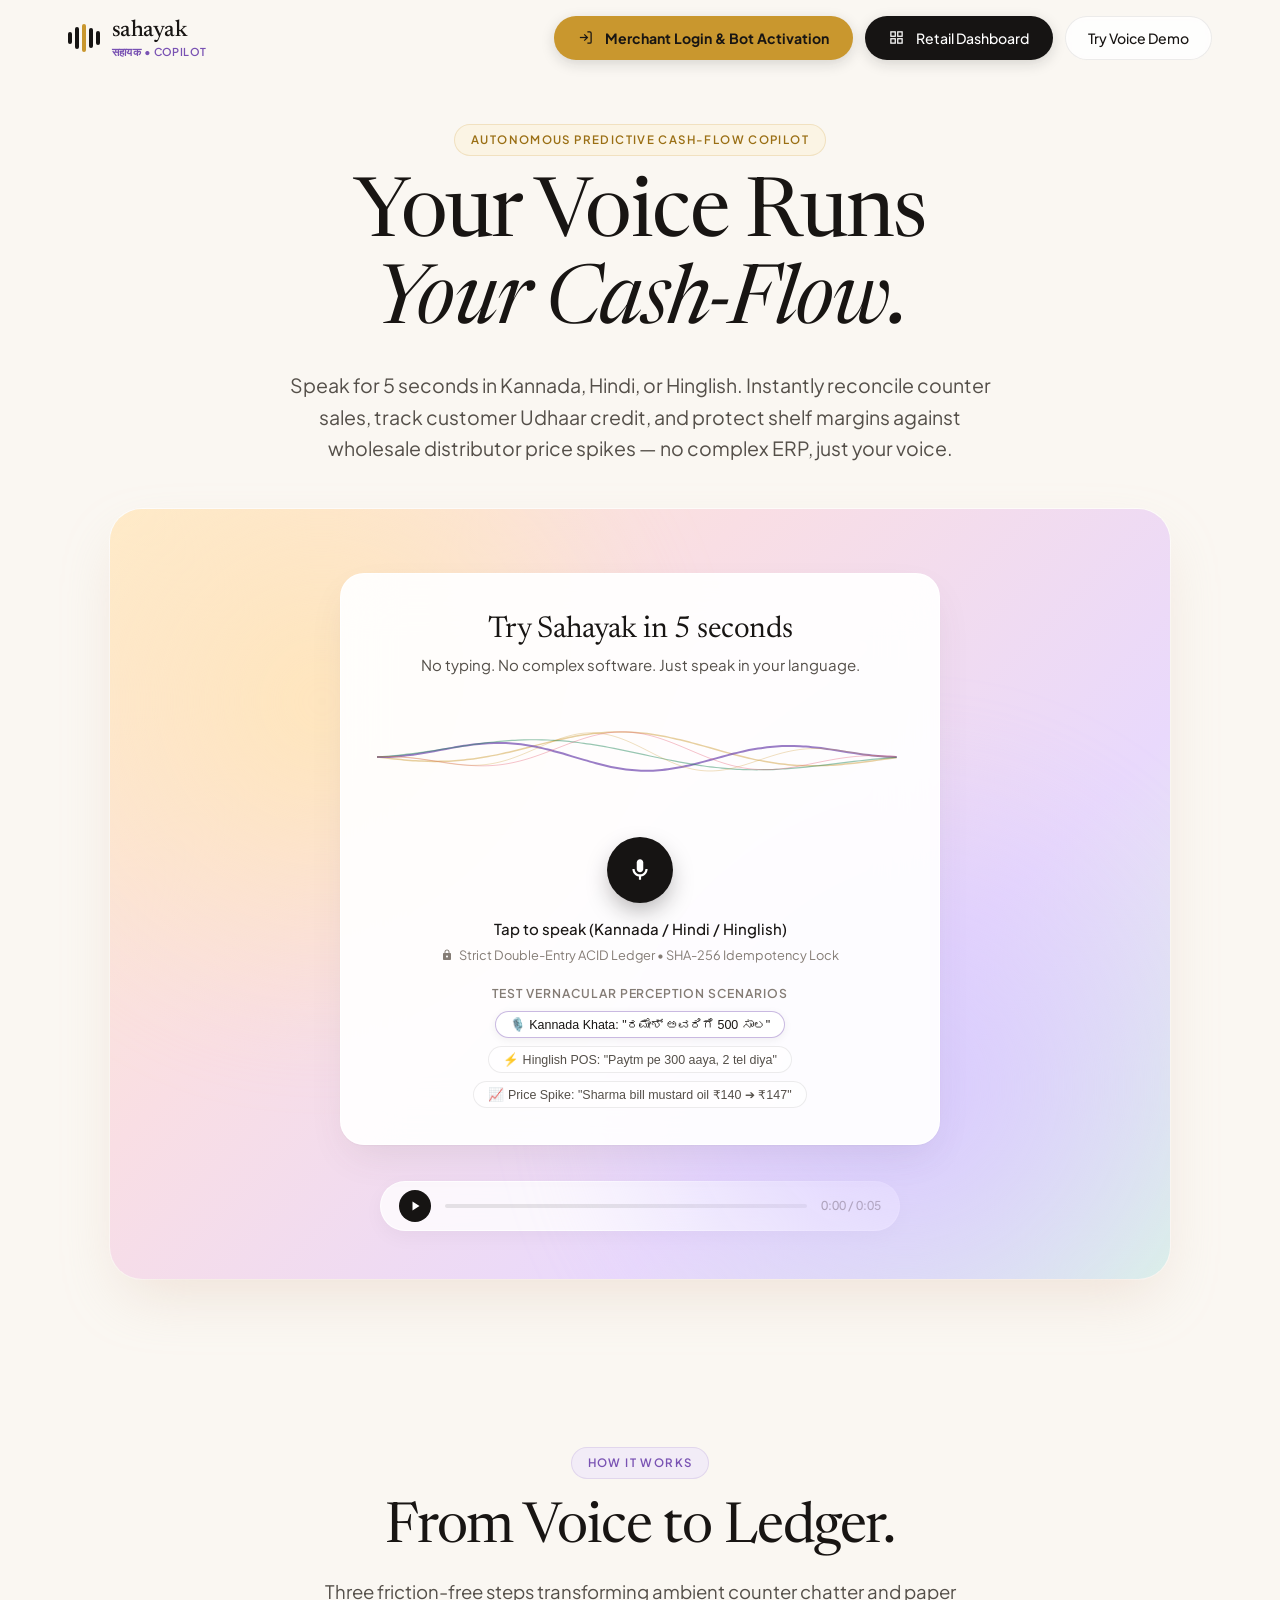
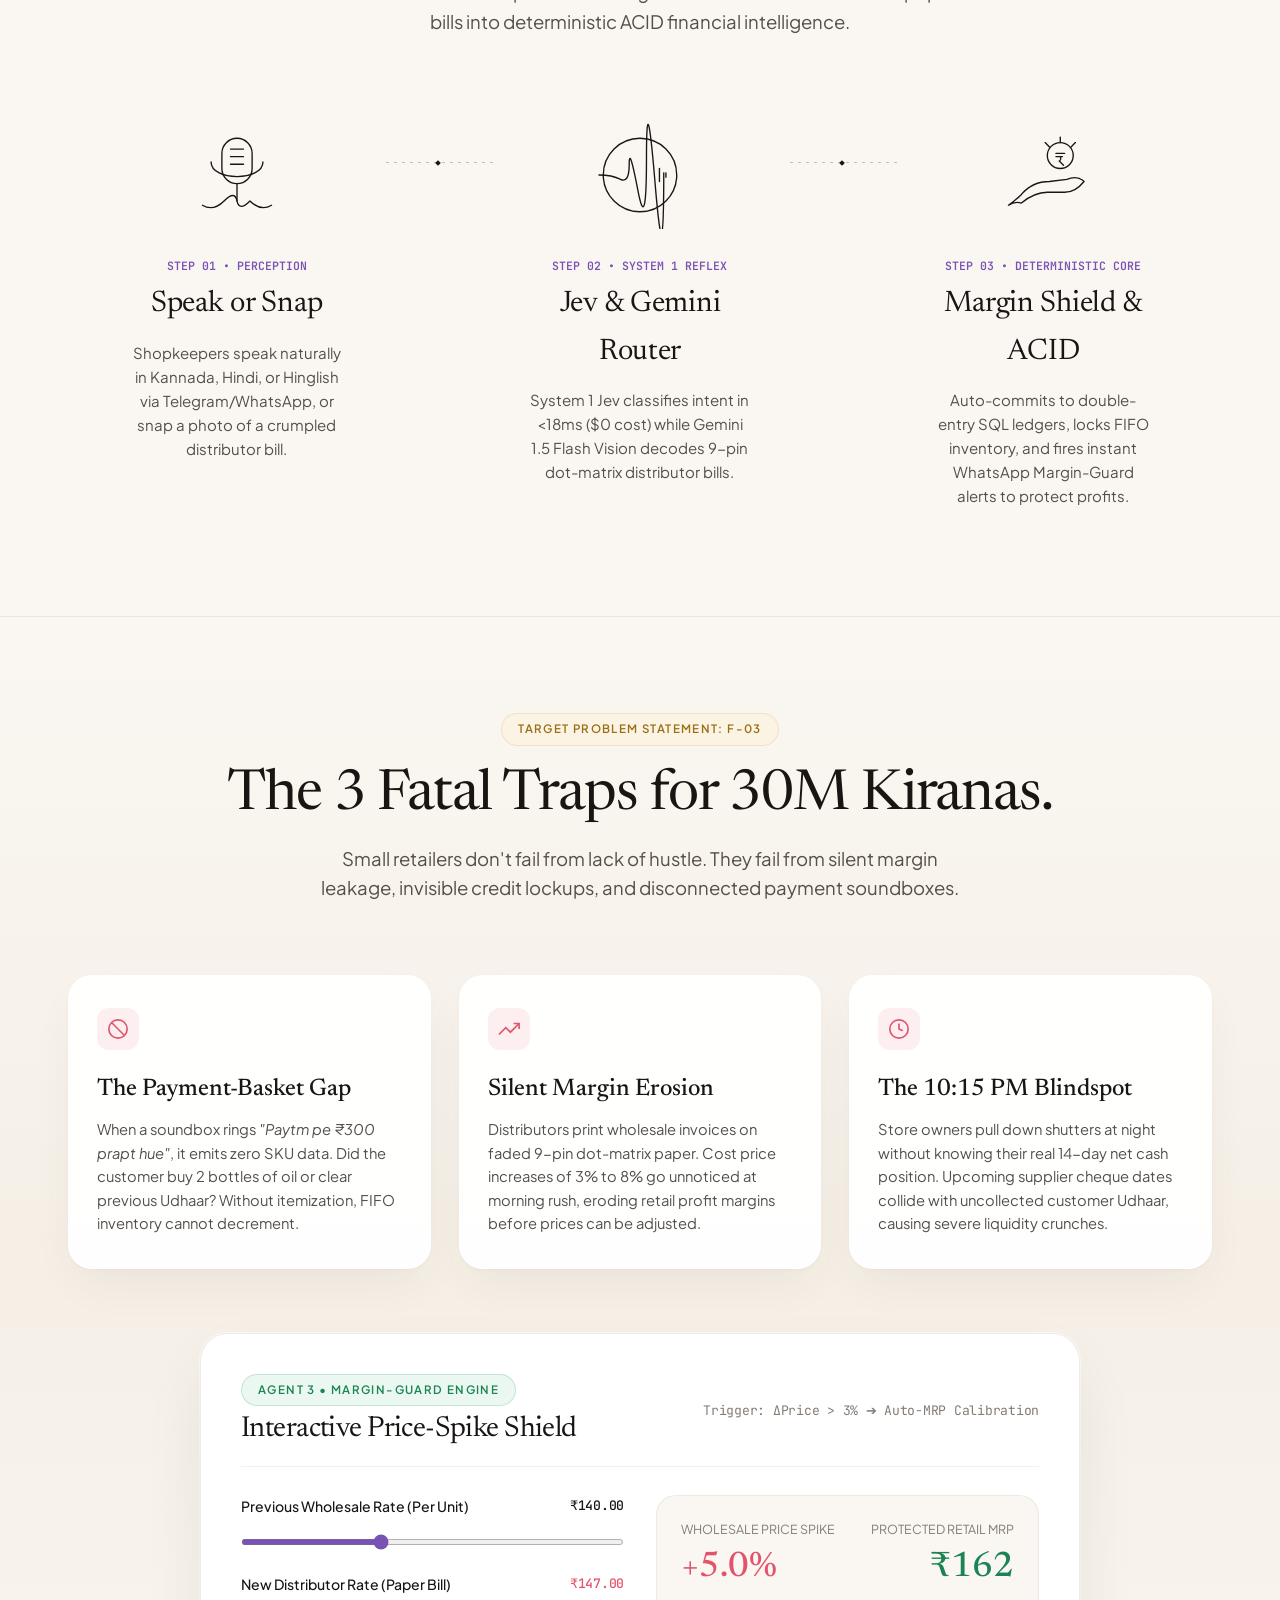
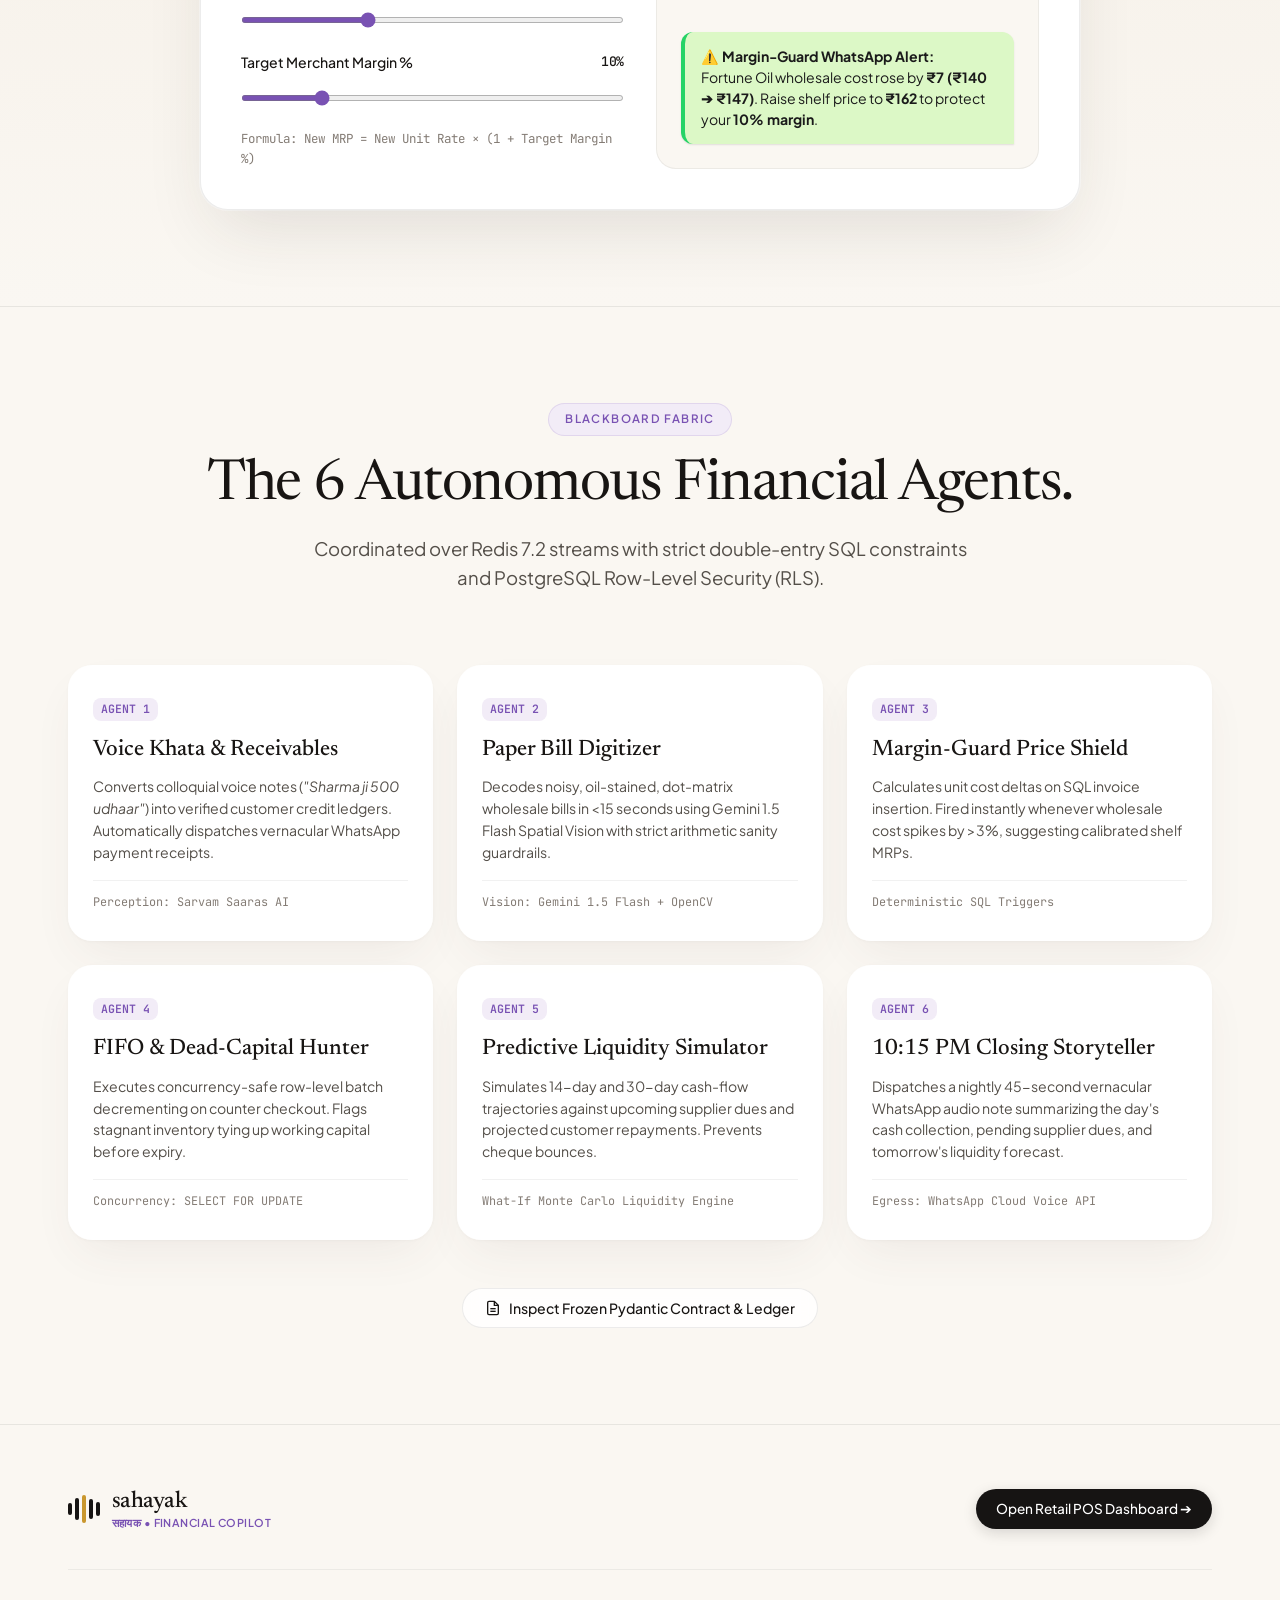
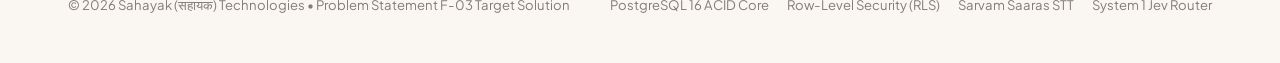
==== frontend/index.html @ 4619e870 "feat: complete Sahayak Copilot Phase 2 & 3 with OpenCV gatekeeper, JEv router, and live Telegram loa" ====
<!DOCTYPE html>
<html lang="en">
<head>
  <meta charset="UTF-8">
  <meta name="viewport" content="width=device-width, initial-scale=1.0">
  <title>Sahayak (सहायक) — Autonomous Predictive Cash-Flow Copilot for 30 Million Indian Retailers</title>
  <meta name="description" content="Autonomous Predictive Cash-Flow & Operational Copilot for 30 Million Indian Retailers. Problem Statement F-03: Voice Khata, Margin-Guard Price Shield, and Real-Time ACID Cash-Flow Intelligence.">
  <link rel="icon" href="data:image/svg+xml,<svg xmlns='http://www.w3.org/2000/svg' viewBox='0 0 24 24'><rect x='2' y='8' width='3' height='8' rx='1.5' fill='%23C9972E'/><rect x='7' y='4' width='3' height='16' rx='1.5' fill='%23181513'/><rect x='12' y='2' width='3' height='20' rx='1.5' fill='%23C9972E'/><rect x='17' y='6' width='3' height='12' rx='1.5' fill='%23181513'/><rect x='22' y='9' width='3' height='6' rx='1.5' fill='%231B8354'/></svg>">
  
  <!-- Design System & Styles -->
  <link rel="stylesheet" href="css/design-system.css">
  <link rel="stylesheet" href="css/style.css">
</head>
<body>

  <!-- Sticky Main Site Header -->
  <header class="site-header">
    <div class="container header-inner">
      <!-- Brand Waveform Logo Mark -->
      <a href="#" class="brand-logo-wrap" aria-label="Sahayak Home">
        <div class="brand-waveform-icon" aria-hidden="true">
          <span class="waveform-bar"></span>
          <span class="waveform-bar"></span>
          <span class="waveform-bar"></span>
          <span class="waveform-bar"></span>
          <span class="waveform-bar"></span>
        </div>
        <div class="brand-title-box">
          <span class="brand-name">sahayak</span>
          <span class="brand-subtext">सहायक • COPILOT</span>
        </div>
      </a>


      <!-- Action Buttons -->
      <div class="header-actions">
        <a href="login.html" class="btn-pill-dark" id="navLoginBtn" style="background: var(--color-accent-gold); color: #181513; border: none; font-weight: 700;">
          <svg width="15" height="15" viewBox="0 0 24 24" fill="none" stroke="currentColor" stroke-width="2" style="margin-right: 4px; vertical-align: -2px;">
            <path d="M15 3h4a2 2 0 0 1 2 2v14a2 2 0 0 1-2 2h-4"></path>
            <polyline points="10 17 15 12 10 7"></polyline>
            <line x1="15" y1="12" x2="3" y2="12"></line>
          </svg>
          Merchant Login & Bot Activation
        </a>
        <a href="dashboard.html" class="btn-pill-dark" id="navDashboardBtn">
          <svg width="15" height="15" viewBox="0 0 24 24" fill="none" stroke="currentColor" stroke-width="2" style="margin-right: 4px; vertical-align: -2px;">
            <rect x="3" y="3" width="7" height="7"></rect>
            <rect x="14" y="3" width="7" height="7"></rect>
            <rect x="14" y="14" width="7" height="7"></rect>
            <rect x="3" y="14" width="7" height="7"></rect>
          </svg>
          Retail Dashboard
        </a>
        <a href="#demoCard" class="btn-pill-light">Try Voice Demo</a>
      </div>
    </div>
  </header>

  <main>
    <!-- ====================================================================
         HERO SECTION (Matching Screenshot 1 Layout with Financial Curation)
         ==================================================================== -->
    <section class="hero-section" id="hero">
      <div class="container">
        
        <div class="hero-pill-badge-wrap">
          <span class="badge-pill badge-pill-gold">AUTONOMOUS PREDICTIVE CASH-FLOW COPILOT</span>
        </div>

        <div class="hero-text-wrap">
          <h1 class="hero-title serif-headline">
            Your Voice Runs<br>
            <span class="serif-accent">Your Cash-Flow.</span>
          </h1>
          <p class="hero-description">
            Speak for 5 seconds in Kannada, Hindi, or Hinglish. Instantly reconcile counter sales, track customer Udhaar credit, and protect shelf margins against wholesale distributor price spikes — no complex ERP, just your voice.
          </p>
        </div>

        <!-- Ethereal Aurora Mesh Container (Warm Gold, Rose, Lilac & Mint) -->
        <div class="aurora-container-wrap">
          <div class="aurora-backdrop">
            
            <!-- Floating Frosted White Card -->
            <div class="floating-veya-card" id="demoCard">
              <h2 class="card-title serif-headline">Try Sahayak in 5 seconds</h2>
              <p class="card-subtitle">No typing. No complex software. Just speak in your language.</p>

              <!-- Dynamic Multi-Layer Sine Wave Canvas (Financial Harmonics) -->
              <div class="waveform-canvas-wrap">
                <canvas id="waveformCanvas" width="540" height="120"></canvas>
              </div>

              <!-- Center Interactive Microphone Button -->
              <div class="mic-button-wrap">
                <button type="button" id="mainMicBtn" class="mic-btn-main" aria-label="Tap to speak in vernacular language">
                  <svg viewBox="0 0 24 24">
                    <path d="M12 14c1.66 0 3-1.34 3-3V5c0-1.66-1.34-3-3-3S9 3.34 9 5v6c0 1.66 1.34 3 3 3z"/>
                    <path d="M17 11c0 2.76-2.24 5-5 5s-5-2.24-5-5H5c0 3.53 2.61 6.43 6 6.92V21h2v-3.08c3.39-.49 6-3.39 6-6.92h-2z"/>
                  </svg>
                </button>
                <div id="micLabelAction" class="mic-label-action">Tap to speak (Kannada / Hindi / Hinglish)</div>
                <div class="mic-security-note">
                  <svg viewBox="0 0 24 24">
                    <path d="M18 8h-1V6c0-2.76-2.24-5-5-5S7 3.24 7 6v2H6c-1.1 0-2 .9-2 2v10c0 1.1.9 2 2 2h12c1.1 0 2-.9 2-2V10c0-1.1-.9-2-2-2zm-6 9c-1.1 0-2-.9-2-2s.9-2 2-2 2 .9 2 2-.9 2-2 2zm3.1-9H8.9V6c0-1.71 1.39-3.1 3.1-3.1 1.71 0 3.1 1.39 3.1 3.1v2z"/>
                  </svg>
                  <span>Strict Double-Entry ACID Ledger • SHA-256 Idempotency Lock</span>
                </div>
              </div>

              <!-- Retail Vernacular Voice Note Presets -->
              <div class="sample-selector-wrap" id="voice-khata">
                <div class="sample-selector-label">Test Vernacular Perception Scenarios</div>
                <div class="sample-selector-bar">
                  <button type="button" class="sample-pill-btn active" data-profile="kannada_khata">
                    🎙️ Kannada Khata: "ರಮೇಶ್ ಅವರಿಗೆ 500 ಸಾಲ"
                  </button>
                  <button type="button" class="sample-pill-btn" data-profile="hinglish_pos">
                    ⚡ Hinglish POS: "Paytm pe 300 aaya, 2 tel diya"
                  </button>
                  <button type="button" class="sample-pill-btn" data-profile="distributor_spike">
                    📈 Price Spike: "Sharma bill mustard oil ₹140 ➔ ₹147"
                  </button>
                </div>
              </div>

            </div>

            <!-- Sleek Bottom Audio Player Scrubber Bar -->
            <div class="bottom-player-bar" aria-label="Audio sample playback">
              <button type="button" id="playerPlayBtn" class="player-play-btn" aria-label="Play sample audio note">
                <svg viewBox="0 0 24 24">
                  <polygon points="5,3 19,12 5,21"></polygon>
                </svg>
              </button>
              <div class="player-track-wrap" title="Click to seek">
                <div id="playerProgressFill" class="player-progress-fill"></div>
              </div>
              <div id="playerTimeBadge" class="player-time-badge">0:00 / 0:05</div>
            </div>

          </div>
        </div>

      </div>
    </section>

    <!-- ====================================================================
         HOW IT WORKS SECTION (Matching Screenshot 2 Layout with Financial Content)
         ==================================================================== -->
    <section class="how-it-works-section" id="how-it-works">
      <div class="container">
        <!-- Section Badge -->
        <div class="section-badge-wrap">
          <span class="badge-pill">HOW IT WORKS</span>
        </div>

        <!-- Headline & Subtitle -->
        <h2 class="section-title serif-headline">From Voice to Ledger.</h2>
        <p class="section-subtitle">
          Three friction-free steps transforming ambient counter chatter and paper bills into deterministic ACID financial intelligence.
        </p>

        <!-- 3-Step Horizontal Timeline Grid with Custom Financial Line-Art SVGs -->
        <div class="steps-timeline-grid">
          
          <!-- Step 1: Perception -->
          <article class="step-card">
            <div class="step-icon-container" aria-hidden="true">
              <!-- Minimalist Line Art Microphone with Bill Photo Outline -->
              <svg viewBox="0 0 100 100">
                <!-- Outer mic capsule -->
                <rect x="36" y="16" width="28" height="42" rx="14" />
                <!-- Grille lines -->
                <line x1="44" y1="26" x2="56" y2="26" />
                <line x1="44" y1="33" x2="56" y2="33" />
                <line x1="44" y1="40" x2="56" y2="40" />
                <!-- Cradle arc -->
                <path d="M26 38 C 26 56, 74 56, 74 38" />
                <!-- Stand stem -->
                <line x1="50" y1="58" x2="50" y2="74" />
                <!-- Ambient counter voice sound loop -->
                <path d="M18 78 Q 28 84 38 74 T 50 74 T 62 74 Q 72 84 82 78" />
              </svg>
            </div>
            <span class="step-badge">STEP 01 • PERCEPTION</span>
            <h3 class="step-title">Speak or Snap</h3>
            <p class="step-description">
              Shopkeepers speak naturally in Kannada, Hindi, or Hinglish via Telegram/WhatsApp, or snap a photo of a crumpled distributor bill.
            </p>
          </article>

          <!-- Connector 1 -->
          <div class="step-connector" aria-hidden="true">
            <div class="connector-line"></div>
          </div>

          <!-- Step 2: System 1 Reflex -->
          <article class="step-card">
            <div class="step-icon-container" aria-hidden="true">
              <!-- Minimalist Line Art Circular Waveform Signature with Router Nodes -->
              <svg viewBox="0 0 100 100">
                <circle cx="50" cy="50" r="34" />
                <!-- Intent frequency wave -->
                <path d="M12 50 Q 24 50 32 54 T 40 40 T 48 64 T 56 34 T 64 58 T 72 48" />
                <!-- Sub-LLM <18ms classifier ticks -->
                <line x1="68" y1="44" x2="68" y2="56" />
                <line x1="74" y1="48" x2="74" y2="52" />
              </svg>
            </div>
            <span class="step-badge">STEP 02 • SYSTEM 1 REFLEX</span>
            <h3 class="step-title">Jev & Gemini Router</h3>
            <p class="step-description">
              System 1 Jev classifies intent in &lt;18ms ($0 cost) while Gemini 1.5 Flash Vision decodes 9-pin dot-matrix distributor bills.
            </p>
          </article>

          <!-- Connector 2 -->
          <div class="step-connector" aria-hidden="true">
            <div class="connector-line"></div>
          </div>

          <!-- Step 3: Margin Shield & Ledger Action -->
          <article class="step-card">
            <div class="step-icon-container" aria-hidden="true">
              <!-- Minimalist Line Art Hand Cradling Rupee Shield -->
              <svg viewBox="0 0 100 100">
                <!-- Radiant security rays -->
                <line x1="66" y1="20" x2="66" y2="15" />
                <line x1="56" y1="24" x2="52" y2="20" />
                <line x1="76" y1="24" x2="80" y2="20" />
                <!-- Rupee check shield -->
                <circle cx="66" cy="32" r="12" />
                <!-- Rupee symbol check -->
                <path d="M62 30 H 70 M 62 33 H 68 M 65 33 C 67 33 67 36 65 37 L 69 41" stroke-width="1.2" />
                <!-- Elegant hand cradle -->
                <path d="M18 78 Q 24 74 30 76 Q 42 66 54 66 L 70 66 Q 80 66 88 56 Q 82 50 72 54 L 56 56 Q 40 56 30 68 Q 24 74 18 78" />
              </svg>
            </div>
            <span class="step-badge">STEP 03 • DETERMINISTIC CORE</span>
            <h3 class="step-title">Margin Shield & ACID</h3>
            <p class="step-description">
              Auto-commits to double-entry SQL ledgers, locks FIFO inventory, and fires instant WhatsApp Margin-Guard alerts to protect profits.
            </p>
          </article>

        </div>
      </div>
    </section>

    <!-- ====================================================================
         PROBLEM STATEMENT F-03 & INTERACTIVE MARGIN-GUARD SIMULATOR
         ==================================================================== -->
    <section class="problem-solution-section" id="problem">
      <div class="container">
        
        <div style="text-align: center;">
          <div class="section-badge-wrap">
            <span class="badge-pill badge-pill-gold">TARGET PROBLEM STATEMENT: F-03</span>
          </div>
          <h2 class="section-title serif-headline">The 3 Fatal Traps for 30M Kiranas.</h2>
          <p class="section-subtitle">
            Small retailers don't fail from lack of hustle. They fail from silent margin leakage, invisible credit lockups, and disconnected payment soundboxes.
          </p>
        </div>

        <!-- 3 Problem Cards -->
        <div class="problem-cards-grid">
          
          <div class="problem-card">
            <div class="problem-card-icon">
              <svg viewBox="0 0 24 24">
                <circle cx="12" cy="12" r="10"></circle>
                <line x1="4.93" y1="4.93" x2="19.07" y2="19.07"></line>
              </svg>
            </div>
            <h3 class="problem-card-title">The Payment-Basket Gap</h3>
            <p class="problem-card-desc">
              When a soundbox rings <em>"Paytm pe ₹300 prapt hue"</em>, it emits zero SKU data. Did the customer buy 2 bottles of oil or clear previous Udhaar? Without itemization, FIFO inventory cannot decrement.
            </p>
          </div>

          <div class="problem-card">
            <div class="problem-card-icon">
              <svg viewBox="0 0 24 24">
                <polyline points="23 6 13.5 15.5 8.5 10.5 1 18"></polyline>
                <polyline points="17 6 23 6 23 12"></polyline>
              </svg>
            </div>
            <h3 class="problem-card-title">Silent Margin Erosion</h3>
            <p class="problem-card-desc">
              Distributors print wholesale invoices on faded 9-pin dot-matrix paper. Cost price increases of 3% to 8% go unnoticed at morning rush, eroding retail profit margins before prices can be adjusted.
            </p>
          </div>

          <div class="problem-card">
            <div class="problem-card-icon">
              <svg viewBox="0 0 24 24">
                <circle cx="12" cy="12" r="10"></circle>
                <polyline points="12 6 12 12 16 14"></polyline>
              </svg>
            </div>
            <h3 class="problem-card-title">The 10:15 PM Blindspot</h3>
            <p class="problem-card-desc">
              Store owners pull down shutters at night without knowing their real 14-day net cash position. Upcoming supplier cheque dates collide with uncollected customer Udhaar, causing severe liquidity crunches.
            </p>
          </div>

        </div>

        <!-- Interactive Margin-Guard Simulator -->
        <div class="margin-simulator-card" id="margin-guard">
          <div class="sim-header">
            <div>
              <span class="badge-pill badge-pill-emerald">AGENT 3 • MARGIN-GUARD ENGINE</span>
              <h3 class="serif-headline" style="font-size: 1.8rem; margin-top: 8px;">Interactive Price-Spike Shield</h3>
            </div>
            <div class="mono-tag" style="color: var(--color-text-muted);">
              Trigger: ΔPrice &gt; 3% ➔ Auto-MRP Calibration
            </div>
          </div>

          <div class="sim-controls-grid">
            <!-- Controls -->
            <div>
              <div class="slider-group">
                <div class="slider-label-row">
                  <span>Previous Wholesale Rate (Per Unit)</span>
                  <span id="valOldPrice" class="mono-tag">₹140.00</span>
                </div>
                <input type="range" id="simOldPrice" class="custom-range" min="50" max="300" step="1" value="140">
              </div>

              <div class="slider-group">
                <div class="slider-label-row">
                  <span>New Distributor Rate (Paper Bill)</span>
                  <span id="valNewPrice" class="mono-tag" style="color: #E3536C;">₹147.00</span>
                </div>
                <input type="range" id="simNewPrice" class="custom-range" min="50" max="350" step="1" value="147">
              </div>

              <div class="slider-group">
                <div class="slider-label-row">
                  <span>Target Merchant Margin %</span>
                  <span id="valTargetMargin" class="mono-tag">10%</span>
                </div>
                <input type="range" id="simTargetMargin" class="custom-range" min="5" max="30" step="1" value="10">
              </div>

              <div style="font-size: 0.78rem; color: var(--color-text-muted); font-family: var(--font-mono); margin-top: 14px;">
                Formula: New MRP = New Unit Rate × (1 + Target Margin %)
              </div>
            </div>

            <!-- Output Box with WhatsApp Preview -->
            <div class="sim-output-box">
              <div style="display: flex; justify-content: space-between; align-items: baseline; margin-bottom: 16px;">
                <div>
                  <div style="font-size: 0.78rem; color: var(--color-text-muted); text-transform: uppercase;">Wholesale Price Spike</div>
                  <div id="outDeltaPct" style="font-family: var(--font-serif); font-size: 2.2rem; font-weight: 500; color: #E3536C;">+5.0%</div>
                </div>
                <div style="text-align: right;">
                  <div style="font-size: 0.78rem; color: var(--color-text-muted); text-transform: uppercase;">Protected Retail MRP</div>
                  <div id="outNewMrp" style="font-family: var(--font-serif); font-size: 2.2rem; font-weight: 500; color: #1B8354;">₹162</div>
                </div>
              </div>

              <!-- WhatsApp Outbound Alert Bubble -->
              <div class="whatsapp-mock-bubble" id="simWhatsappAlert">
                <strong>⚠️ Margin-Guard WhatsApp Alert:</strong><br>
                Fortune Oil wholesale cost rose by <strong>₹7 (₹140 ➔ ₹147)</strong>. Raise shelf price to <strong>₹162</strong> to protect your <strong>10% margin</strong>.
              </div>
            </div>
          </div>
        </div>

      </div>
    </section>

    <!-- ====================================================================
         THE 6 AUTONOMOUS AGENTS ARCHITECTURE MATRIX
         ==================================================================== -->
    <section class="agents-section" id="agents">
      <div class="container">
        
        <div style="text-align: center;">
          <div class="section-badge-wrap">
            <span class="badge-pill">BLACKBOARD FABRIC</span>
          </div>
          <h2 class="section-title serif-headline">The 6 Autonomous Financial Agents.</h2>
          <p class="section-subtitle">
            Coordinated over Redis 7.2 streams with strict double-entry SQL constraints and PostgreSQL Row-Level Security (RLS).
          </p>
        </div>

        <div class="agents-grid">
          
          <div class="agent-card">
            <div>
              <span class="agent-number">AGENT 1</span>
              <h3 class="agent-title">Voice Khata & Receivables</h3>
              <p class="agent-desc">
                Converts colloquial voice notes (<em>"Sharma ji 500 udhaar"</em>) into verified customer credit ledgers. Automatically dispatches vernacular WhatsApp payment receipts.
              </p>
            </div>
            <div class="agent-footer">Perception: Sarvam Saaras AI</div>
          </div>

          <div class="agent-card">
            <div>
              <span class="agent-number">AGENT 2</span>
              <h3 class="agent-title">Paper Bill Digitizer</h3>
              <p class="agent-desc">
                Decodes noisy, oil-stained, dot-matrix wholesale bills in &lt;15 seconds using Gemini 1.5 Flash Spatial Vision with strict arithmetic sanity guardrails.
              </p>
            </div>
            <div class="agent-footer">Vision: Gemini 1.5 Flash + OpenCV</div>
          </div>

          <div class="agent-card">
            <div>
              <span class="agent-number">AGENT 3</span>
              <h3 class="agent-title">Margin-Guard Price Shield</h3>
              <p class="agent-desc">
                Calculates unit cost deltas on SQL invoice insertion. Fired instantly whenever wholesale cost spikes by &gt;3%, suggesting calibrated shelf MRPs.
              </p>
            </div>
            <div class="agent-footer">Deterministic SQL Triggers</div>
          </div>

          <div class="agent-card">
            <div>
              <span class="agent-number">AGENT 4</span>
              <h3 class="agent-title">FIFO & Dead-Capital Hunter</h3>
              <p class="agent-desc">
                Executes concurrency-safe row-level batch decrementing on counter checkout. Flags stagnant inventory tying up working capital before expiry.
              </p>
            </div>
            <div class="agent-footer">Concurrency: SELECT FOR UPDATE</div>
          </div>

          <div class="agent-card">
            <div>
              <span class="agent-number">AGENT 5</span>
              <h3 class="agent-title">Predictive Liquidity Simulator</h3>
              <p class="agent-desc">
                Simulates 14-day and 30-day cash-flow trajectories against upcoming supplier dues and projected customer repayments. Prevents cheque bounces.
              </p>
            </div>
            <div class="agent-footer">What-If Monte Carlo Liquidity Engine</div>
          </div>

          <div class="agent-card">
            <div>
              <span class="agent-number">AGENT 6</span>
              <h3 class="agent-title">10:15 PM Closing Storyteller</h3>
              <p class="agent-desc">
                Dispatches a nightly 45-second vernacular WhatsApp audio note summarizing the day's cash collection, pending supplier dues, and tomorrow's liquidity forecast.
              </p>
            </div>
            <div class="agent-footer">Egress: WhatsApp Cloud Voice API</div>
          </div>

        </div>

        <div style="text-align: center; margin-top: 48px;">
          <button type="button" id="previewContractBtn" class="btn-pill-light">
            <svg width="16" height="16" viewBox="0 0 24 24" fill="none" stroke="currentColor" stroke-width="2">
              <path d="M14 2H6a2 2 0 0 0-2 2v16a2 2 0 0 0 2 2h12a2 2 0 0 0 2-2V8z"></path>
              <polyline points="14 2 14 8 20 8"></polyline>
              <line x1="16" y1="13" x2="8" y2="13"></line>
              <line x1="16" y1="17" x2="8" y2="17"></line>
            </svg>
            <span>Inspect Frozen Pydantic Contract & Ledger</span>
          </button>
        </div>

      </div>
    </section>
  </main>

  <!-- ====================================================================
       REAL-TIME CONTRACT & LEDGER INSPECTOR MODAL
       ==================================================================== -->
  <div class="modal-backdrop" id="diagnosticModal" role="dialog" aria-modal="true" aria-labelledby="modalIntent">
    <div class="diagnostic-modal-card">
      <button type="button" id="modalCloseBtn" class="modal-close-btn" aria-label="Close modal">
        <svg width="18" height="18" viewBox="0 0 24 24" fill="none" stroke="currentColor" stroke-width="2">
          <line x1="18" y1="6" x2="6" y2="18"></line>
          <line x1="6" y1="6" x2="18" y2="18"></line>
        </svg>
      </button>

      <div class="modal-header">
        <span class="badge-pill">SYSTEM 1 JEV ROUTER & ACID CORE</span>
        <h2 id="modalIntent" class="serif-headline" style="font-size: 2rem; margin-top: 10px;">VOICE_KHATA</h2>
        <div id="modalTimestamp" class="mono-tag" style="color: var(--color-text-muted); font-size: 0.75rem; margin-top: 4px;">
          Processed in 12.4ms • SHA-256 Idempotency Lock OK • Session RLS Active
        </div>
      </div>

      <!-- Raw Voice Perception Box -->
      <div style="background: #FAF7F2; border-radius: 16px; padding: 16px 20px; margin-bottom: 20px; border: 1px solid rgba(24, 21, 19, 0.06);">
        <div style="font-size: 0.75rem; color: var(--color-text-muted); text-transform: uppercase; letter-spacing: 0.05em;">Vernacular Acoustic Input</div>
        <div id="modalRawSpeech" style="font-family: var(--font-serif); font-size: 1.35rem; color: var(--color-text-title); margin-top: 4px;">
          "ರಮೇಶ್ ಅವರಿಗೆ 500 ರೂಪಾಯಿ ಸಾಲ"
        </div>
        <div id="modalNormalizedText" style="font-size: 0.85rem; color: var(--color-accent-purple); font-weight: 500; margin-top: 4px;">
          Normalized: Ramesh credit rupees 500 (kn-IN)
        </div>
      </div>

      <!-- Execution Score Box -->
      <div class="score-hero-box" style="margin-bottom: 20px;">
        <div>
          <div style="font-size: 0.8rem; color: var(--color-text-muted); text-transform: uppercase;">Transaction Amount</div>
          <div id="modalMonetaryValue" class="score-number" style="font-size: 2.4rem;">₹500.00</div>
        </div>
        <div style="text-align: right;">
          <div id="modalStatusBadge" class="score-badge-status">
            <span style="display:inline-block; width:8px; height:8px; border-radius:50%; background: currentColor;"></span>
            <span id="modalStatusText">ACID Ledger Committed</span>
          </div>
          <div id="modalLatencyValue" class="mono-tag" style="margin-top: 6px; color: var(--color-text-muted);">12.4ms ($0.000)</div>
        </div>
      </div>

      <!-- Double-Entry SQL Entries -->
      <div style="margin-bottom: 20px;">
        <div style="font-size: 0.78rem; font-weight: 600; text-transform: uppercase; color: var(--color-text-title); margin-bottom: 8px;">
          Deterministic Double-Entry Ledger (ACID)
        </div>
        <div id="modalAcidEntries"></div>
      </div>

      <!-- Frozen Pydantic JSON Payload -->
      <div>
        <div style="font-size: 0.78rem; font-weight: 600; text-transform: uppercase; color: var(--color-text-title);">
          Frozen Interface Contract (`app/core/contracts.py`)
        </div>
        <pre class="contract-code-block" id="modalJsonPayload"></pre>
      </div>

      <!-- Outbound WhatsApp Confirmation -->
      <div class="recommendations-box">
        <div class="recommendations-title">Outbound WhatsApp Dispatch Preview</div>
        <p id="modalWhatsappPreview" class="recommendations-text" style="font-family: var(--font-sans);">
          ನಮಸ್ಕಾರ ರಮೇಶ್ ಅವರೆ, ನಿಮ್ಮ ಖಾತೆಗೆ ₹500 ಸಾಲ ದಾಖಲಾಗಿದೆ. ಇಂದಿನ ಒಟ್ಟು ಬಾಕಿ: ₹1,450.00. - ಶಾಪ್ ಮಾಲೀಕ
        </p>
      </div>

      <div style="margin-top: 24px; display: flex; gap: 12px; justify-content: flex-end;">
        <button type="button" class="btn-pill-light" onclick="window.print()">Export Audit Log</button>
        <button type="button" class="btn-pill-dark" onclick="document.getElementById('modalCloseBtn').click()">Done</button>
      </div>
    </div>
  </div>

  <!-- ====================================================================
       FOOTER
       ==================================================================== -->
  <footer class="site-footer">
    <div class="container">
      <div class="footer-top">
        <div class="brand-logo-wrap">
          <div class="brand-waveform-icon" aria-hidden="true">
            <span class="waveform-bar"></span>
            <span class="waveform-bar"></span>
            <span class="waveform-bar" style="background-color: var(--color-accent-gold);"></span>
            <span class="waveform-bar"></span>
            <span class="waveform-bar"></span>
          </div>
          <div class="brand-title-box">
            <span class="brand-name">sahayak</span>
            <span class="brand-subtext">सहायक • FINANCIAL COPILOT</span>
          </div>
        </div>

        <div>
          <a href="dashboard.html" class="btn-pill-dark" style="font-size: 0.85rem; padding: 9px 20px;">
            Open Retail POS Dashboard ➔
          </a>
        </div>
      </div>

      <div class="footer-bottom">
        <div>
          © 2026 Sahayak (सहायक) Technologies • Problem Statement F-03 Target Solution
        </div>
        <div style="display: flex; gap: 18px;">
          <span>PostgreSQL 16 ACID Core</span>
          <span>Row-Level Security (RLS)</span>
          <span>Sarvam Saaras STT</span>
          <span>System 1 Jev Router</span>
        </div>
      </div>
    </div>
  </footer>

  <!-- Scripts -->
  <script src="js/audio-visualizer.js"></script>
  <script src="js/biomarkers.js"></script>
  <script src="js/voice-recorder.js"></script>
  <script src="js/app.js"></script>
</body>
</html>
---- frontend/css/design-system.css ----
/* ==========================================================================
   SAHAYAK (सहायक) — FINANCIAL AI COPILOT DESIGN SYSTEM & TOKENS
   Target Problem: F-03 Predictive Cash-Flow Management for 30M Retailers
   Aesthetic: Soft Luxury Editorial Financial Tech, Warm Ivory & Ethereal Mesh
   ========================================================================== */

@import url('https://fonts.googleapis.com/css2?family=Newsreader:ital,opsz,wght@0,6..72,300..700;1,6..72,300..700&family=Plus+Jakarta+Sans:wght@300;400;500;600;700&family=JetBrains+Mono:wght@400;500;600&display=swap');

:root {
  /* Surface Colors */
  --color-bg-canvas: #FAF7F2;
  --color-bg-canvas-subtle: #F4EFE8;
  --color-bg-card: rgba(255, 255, 255, 0.94);
  --color-bg-card-hover: rgba(255, 255, 255, 0.98);
  --color-surface-translucent: rgba(255, 255, 255, 0.72);
  
  /* Aurora / Mesh Gradient Colors (Warm Gold, Rose, Lilac & Mint) */
  --aurora-gold: #FFECC7;
  --aurora-peach: #FFD8C2;
  --aurora-rose: #FAD0D9;
  --aurora-lavender: #E8D9FC;
  --aurora-mint: #D7F5E8;

  /* Typography Colors */
  --color-text-title: #181513;
  --color-text-body: #544F49;
  --color-text-muted: #847C75;
  --color-text-subtle: #ADA59D;
  --color-text-on-dark: #FFFFFF;

  /* Financial Accents */
  --color-accent-dark: #161413;
  --color-accent-dark-hover: #292522;
  --color-accent-purple: #7952B3;
  --color-accent-purple-light: #F2ECF7;
  --color-accent-gold: #C9972E;
  --color-accent-gold-light: #FBF4E4;
  --color-accent-emerald: #1B8354;
  --color-accent-emerald-light: #EBF8F1;
  --color-accent-coral: #E3536C;
  --color-accent-coral-light: #FDEEEF;
  --color-accent-amber: #D97706;

  /* Borders & Dividers */
  --border-hairline: 1px solid rgba(24, 21, 19, 0.08);
  --border-light: 1px solid rgba(24, 21, 19, 0.12);
  --border-card: 1px solid rgba(255, 255, 255, 0.85);
  --border-accent: 1px solid rgba(121, 82, 179, 0.2);

  /* Shadows */
  --shadow-subtle: 0 4px 20px rgba(24, 21, 19, 0.04);
  --shadow-card: 0 20px 48px -12px rgba(90, 70, 60, 0.08), 0 1px 3px rgba(0, 0, 0, 0.03);
  --shadow-floating: 0 30px 70px -15px rgba(50, 40, 30, 0.12), 0 0 0 1px rgba(255, 255, 255, 0.6);
  --shadow-button: 0 10px 25px -5px rgba(22, 20, 19, 0.28);

  /* Typography Scales */
  --font-serif: 'Newsreader', Georgia, serif;
  --font-sans: 'Plus Jakarta Sans', -apple-system, BlinkMacSystemFont, 'Segoe UI', Roboto, sans-serif;
  --font-mono: 'JetBrains Mono', monospace;

  /* Radii */
  --radius-pill: 9999px;
  --radius-hero-card: 32px;
  --radius-inner-card: 24px;
  --radius-item: 16px;
  --radius-sm: 8px;

  /* Layout */
  --container-max-width: 1200px;
  --section-spacing: 96px;

  /* Motion & Transitions */
  --ease-out-smooth: cubic-bezier(0.16, 1, 0.3, 1);
  --ease-in-out-smooth: cubic-bezier(0.45, 0, 0.55, 1);
  --transition-fast: 150ms var(--ease-out-smooth);
  --transition-normal: 280ms var(--ease-out-smooth);
  --transition-slow: 500ms var(--ease-out-smooth);
}

/* Base Reset & Smoothness */
*, *::before, *::after {
  box-sizing: border-box;
  margin: 0;
  padding: 0;
}

html {
  font-size: 16px;
  scroll-behavior: smooth;
  -webkit-font-smoothing: antialiased;
  -moz-osx-font-smoothing: grayscale;
  background-color: var(--color-bg-canvas);
  color: var(--color-text-body);
  font-family: var(--font-sans);
}

body {
  min-height: 100vh;
  overflow-x: hidden;
  background: var(--color-bg-canvas);
  line-height: 1.6;
}

::selection {
  background: #F7EAD0;
  color: var(--color-text-title);
}

.serif-headline {
  font-family: var(--font-serif);
  font-weight: 400;
  color: var(--color-text-title);
  letter-spacing: -0.02em;
  line-height: 1.1;
}

.serif-subheading {
  font-family: var(--font-serif);
  font-weight: 400;
  color: var(--color-text-title);
  letter-spacing: -0.015em;
  line-height: 1.25;
}

.mono-tag {
  font-family: var(--font-mono);
  font-size: 0.82rem;
  letter-spacing: -0.02em;
}

/* Badges */
.badge-pill {
  display: inline-flex;
  align-items: center;
  justify-content: center;
  gap: 6px;
  padding: 6px 16px;
  font-family: var(--font-sans);
  font-size: 0.72rem;
  font-weight: 600;
  letter-spacing: 0.12em;
  text-transform: uppercase;
  color: var(--color-accent-purple);
  background-color: var(--color-accent-purple-light);
  border-radius: var(--radius-pill);
  border: 1px solid rgba(121, 82, 179, 0.14);
  transition: transform var(--transition-fast);
}

.badge-pill-gold {
  color: #9A6F14;
  background-color: var(--color-accent-gold-light);
  border: 1px solid rgba(201, 151, 46, 0.2);
}

.badge-pill-emerald {
  color: var(--color-accent-emerald);
  background-color: var(--color-accent-emerald-light);
  border: 1px solid rgba(27, 131, 84, 0.18);
}

.container {
  width: 100%;
  max-width: var(--container-max-width);
  margin-left: auto;
  margin-right: auto;
  padding-left: 28px;
  padding-right: 28px;
}

/* Buttons */
.btn-pill-dark {
  display: inline-flex;
  align-items: center;
  justify-content: center;
  gap: 8px;
  padding: 11px 24px;
  background-color: var(--color-accent-dark);
  color: var(--color-text-on-dark);
  font-family: var(--font-sans);
  font-size: 0.88rem;
  font-weight: 500;
  text-decoration: none;
  border-radius: var(--radius-pill);
  border: none;
  cursor: pointer;
  transition: all var(--transition-normal);
  box-shadow: 0 4px 14px rgba(22, 20, 19, 0.15);
}

.btn-pill-dark:hover {
  background-color: var(--color-accent-dark-hover);
  transform: translateY(-1px);
  box-shadow: var(--shadow-button);
}

.btn-pill-light {
  display: inline-flex;
  align-items: center;
  justify-content: center;
  gap: 8px;
  padding: 10px 22px;
  background-color: rgba(255, 255, 255, 0.85);
  color: var(--color-text-title);
  font-family: var(--font-sans);
  font-size: 0.88rem;
  font-weight: 500;
  text-decoration: none;
  border-radius: var(--radius-pill);
  border: var(--border-hairline);
  cursor: pointer;
  backdrop-filter: blur(8px);
  transition: all var(--transition-normal);
}

.btn-pill-light:hover {
  background-color: #FFFFFF;
  border-color: rgba(24, 21, 19, 0.2);
  transform: translateY(-1px);
  box-shadow: var(--shadow-subtle);
}

/* ==========================================================================
   BRAND WAVEFORM LOGO MARK
   ========================================================================== */
.brand-logo-wrap,
.brand-logo-btn {
  display: inline-flex;
  align-items: center;
  gap: 12px;
  background: transparent;
  border: none;
  padding: 0;
  box-shadow: none;
  text-decoration: none;
  color: var(--color-text-title, #181513);
  cursor: pointer;
  transition: opacity 0.2s ease, transform 0.2s ease;
}

.brand-logo-wrap:hover,
.brand-logo-btn:hover {
  transform: translateY(-1px);
  opacity: 0.92;
  text-decoration: none;
}

.brand-waveform-icon {
  display: flex;
  align-items: center;
  gap: 3.5px;
  height: 32px;
}

.waveform-bar {
  display: block;
  width: 3.5px;
  border-radius: 4px;
  background-color: var(--color-accent-dark, #181513);
  transition: height 0.25s ease;
}

.waveform-bar:nth-child(1) { height: 14px; }
.waveform-bar:nth-child(2) { height: 24px; }
.waveform-bar:nth-child(3) { height: 32px; background-color: var(--color-accent-gold, #C9972E) !important; }
.waveform-bar:nth-child(4) { height: 24px; }
.waveform-bar:nth-child(5) { height: 14px; }

.brand-logo-wrap:hover .waveform-bar:nth-child(1),
.brand-logo-btn:hover .waveform-bar:nth-child(1) { height: 18px; }
.brand-logo-wrap:hover .waveform-bar:nth-child(2),
.brand-logo-btn:hover .waveform-bar:nth-child(2) { height: 28px; }
.brand-logo-wrap:hover .waveform-bar:nth-child(3),
.brand-logo-btn:hover .waveform-bar:nth-child(3) { height: 22px; }
.brand-logo-wrap:hover .waveform-bar:nth-child(4),
.brand-logo-btn:hover .waveform-bar:nth-child(4) { height: 26px; }
.brand-logo-wrap:hover .waveform-bar:nth-child(5),
.brand-logo-btn:hover .waveform-bar:nth-child(5) { height: 18px; }

.brand-title-box {
  display: flex;
  flex-direction: column;
  align-items: flex-start;
  justify-content: center;
  line-height: 1;
}

.brand-name {
  font-family: var(--font-serif, 'Newsreader', Georgia, serif);
  font-size: 1.6rem;
  font-weight: 500;
  letter-spacing: -0.01em;
  color: var(--color-text-title, #181513);
  line-height: 1.05;
}

.brand-subtext,
.brand-tagline {
  display: flex;
  flex-direction: column;
  font-family: var(--font-sans, 'Plus Jakarta Sans', sans-serif);
  font-size: 0.72rem;
  font-weight: 600;
  letter-spacing: 0.05em;
  color: var(--color-accent-purple, #7952B3);
  margin-top: 2px;
  line-height: 1.15;
}
---- frontend/css/style.css ----
/* ==========================================================================
   SAHAYAK (सहायक) — MAIN STYLESHEET
   Curated for Target Problem Statement F-03: Predictive Cash-Flow for Retailers
   ========================================================================== */

/* --------------------------------------------------------------------------
   1. TOP UTILITY STRIP & NAVIGATION HEADER
   -------------------------------------------------------------------------- */
.top-utility-bar {
  border-bottom: 1px solid rgba(24, 21, 19, 0.05);
  font-size: 0.78rem;
  color: var(--color-text-muted);
  background: rgba(250, 247, 242, 0.85);
  backdrop-filter: blur(10px);
  position: relative;
  z-index: 50;
}

.top-utility-inner {
  display: flex;
  align-items: center;
  justify-content: space-between;
  padding-top: 8px;
  padding-bottom: 8px;
  flex-wrap: wrap;
  gap: 12px;
}

.utility-problem-tag {
  display: inline-flex;
  align-items: center;
  gap: 8px;
  font-weight: 500;
  color: var(--color-text-title);
}

.problem-code-badge {
  background: var(--color-accent-gold-light);
  color: #8C6410;
  font-family: var(--font-mono);
  font-weight: 600;
  font-size: 0.72rem;
  padding: 2px 7px;
  border-radius: var(--radius-sm);
  border: 1px solid rgba(201, 151, 46, 0.25);
}

.utility-tech-stack {
  display: flex;
  align-items: center;
  gap: 18px;
  font-size: 0.75rem;
}

.tech-item {
  display: inline-flex;
  align-items: center;
  gap: 5px;
}

.tech-dot {
  width: 6px;
  height: 6px;
  border-radius: 50%;
  background: var(--color-accent-emerald);
  box-shadow: 0 0 6px rgba(27, 131, 84, 0.4);
}

/* Sticky Main Header */
.site-header {
  position: sticky;
  top: 0;
  z-index: 40;
  background: rgba(250, 247, 242, 0.94);
  backdrop-filter: blur(14px);
  -webkit-backdrop-filter: blur(14px);
  transition: all var(--transition-normal);
}

.site-header.scrolled {
  box-shadow: 0 4px 20px rgba(24, 21, 19, 0.05);
  border-bottom: var(--border-hairline);
}

.header-inner {
  display: flex;
  align-items: center;
  justify-content: space-between;
  height: 76px;
}

.brand-logo-wrap {
  display: flex;
  align-items: center;
  gap: 12px;
  text-decoration: none;
  color: var(--color-text-title);
}

.brand-waveform-icon {
  display: flex;
  align-items: center;
  gap: 3.5px;
  height: 28px;
}

.waveform-bar {
  display: block;
  width: 3.5px;
  border-radius: var(--radius-pill);
  background-color: var(--color-accent-dark);
  transition: height 0.3s ease;
}

.waveform-bar:nth-child(1) { height: 12px; }
.waveform-bar:nth-child(2) { height: 22px; }
.waveform-bar:nth-child(3) { height: 28px; background-color: var(--color-accent-gold); }
.waveform-bar:nth-child(4) { height: 20px; }
.waveform-bar:nth-child(5) { height: 14px; }

.brand-logo-wrap:hover .waveform-bar:nth-child(1) { height: 18px; }
.brand-logo-wrap:hover .waveform-bar:nth-child(2) { height: 28px; }
.brand-logo-wrap:hover .waveform-bar:nth-child(3) { height: 14px; }
.brand-logo-wrap:hover .waveform-bar:nth-child(4) { height: 26px; }
.brand-logo-wrap:hover .waveform-bar:nth-child(5) { height: 20px; }

.brand-title-box {
  display: flex;
  flex-direction: column;
}

.brand-name {
  font-family: var(--font-serif);
  font-size: 1.45rem;
  font-weight: 500;
  letter-spacing: -0.02em;
  color: var(--color-text-title);
  line-height: 1.1;
}

.brand-subtext {
  font-size: 0.68rem;
  font-weight: 600;
  color: var(--color-accent-purple);
  letter-spacing: 0.04em;
}

.nav-menu {
  display: flex;
  align-items: center;
  gap: 30px;
  list-style: none;
}

.nav-link {
  font-size: 0.92rem;
  font-weight: 500;
  color: var(--color-text-title);
  text-decoration: none;
  position: relative;
  transition: color var(--transition-fast);
  padding: 6px 0;
}

.nav-link:hover {
  color: var(--color-accent-purple);
}

.nav-link::after {
  content: "";
  position: absolute;
  bottom: 0;
  left: 0;
  width: 0;
  height: 1.5px;
  background-color: var(--color-accent-purple);
  transition: width var(--transition-normal);
}

.nav-link:hover::after {
  width: 100%;
}

.header-actions {
  display: flex;
  align-items: center;
  gap: 12px;
}

/* --------------------------------------------------------------------------
   2. HERO SECTION
   -------------------------------------------------------------------------- */
.hero-section {
  padding-top: 48px;
  padding-bottom: 72px;
  text-align: center;
}

.hero-pill-badge-wrap {
  margin-bottom: 18px;
}

.hero-text-wrap {
  max-width: 860px;
  margin-left: auto;
  margin-right: auto;
  margin-bottom: 44px;
}

.hero-title {
  font-size: clamp(3.2rem, 6.4vw, 5.4rem);
  font-weight: 400;
  line-height: 1.06;
  color: var(--color-text-title);
  margin-bottom: 22px;
}

.hero-title span.serif-accent {
  font-style: italic;
  font-family: var(--font-serif);
}

.hero-description {
  font-size: clamp(1.05rem, 1.8vw, 1.22rem);
  line-height: 1.62;
  color: var(--color-text-body);
  max-width: 720px;
  margin-left: auto;
  margin-right: auto;
  font-weight: 400;
}

/* --------------------------------------------------------------------------
   3. AURORA INTERACTIVE CARD CONTAINER
   -------------------------------------------------------------------------- */
.aurora-container-wrap {
  position: relative;
  max-width: 1060px;
  margin-left: auto;
  margin-right: auto;
}

.aurora-backdrop {
  position: relative;
  width: 100%;
  border-radius: var(--radius-hero-card);
  padding: 64px 32px 48px;
  overflow: hidden;
  box-shadow: 0 25px 60px -15px rgba(220, 190, 170, 0.4), 0 0 0 1px rgba(255, 255, 255, 0.75);
  background: linear-gradient(135deg, #FFECCC 0%, #F9DEE4 35%, #E9D9FC 70%, #DBF3E8 100%);
}

.aurora-backdrop::before {
  content: "";
  position: absolute;
  top: -20%;
  left: -15%;
  width: 70%;
  height: 90%;
  background: radial-gradient(circle, rgba(255, 230, 185, 0.95) 0%, rgba(255, 230, 185, 0) 70%);
  filter: blur(40px);
  pointer-events: none;
  animation: floatOrb 12s ease-in-out infinite alternate;
}

.aurora-backdrop::after {
  content: "";
  position: absolute;
  bottom: -20%;
  right: -10%;
  width: 70%;
  height: 90%;
  background: radial-gradient(circle, rgba(215, 200, 255, 0.9) 0%, rgba(215, 200, 255, 0) 70%);
  filter: blur(40px);
  pointer-events: none;
  animation: floatOrb 14s ease-in-out infinite alternate-reverse;
}

@keyframes floatOrb {
  0% { transform: translate(0, 0) scale(1); }
  50% { transform: translate(30px, -20px) scale(1.08); }
  100% { transform: translate(-20px, 20px) scale(0.95); }
}

/* Floating Frosted White Card */
.floating-veya-card {
  position: relative;
  z-index: 2;
  max-width: 600px;
  margin-left: auto;
  margin-right: auto;
  background: rgba(255, 255, 255, 0.93);
  backdrop-filter: blur(28px);
  -webkit-backdrop-filter: blur(28px);
  border-radius: var(--radius-inner-card);
  border: var(--border-card);
  box-shadow: 0 16px 40px -10px rgba(90, 70, 80, 0.12), 0 1px 2px rgba(0, 0, 0, 0.04);
  padding: 40px 36px 36px;
  text-align: center;
  transition: transform var(--transition-normal), box-shadow var(--transition-normal);
}

.floating-veya-card:hover {
  box-shadow: 0 24px 50px -10px rgba(90, 70, 80, 0.16);
}

.card-title {
  font-family: var(--font-serif);
  font-size: 1.88rem;
  font-weight: 400;
  color: var(--color-text-title);
  margin-bottom: 6px;
  letter-spacing: -0.015em;
}

.card-subtitle {
  font-size: 0.94rem;
  color: var(--color-text-body);
  margin-bottom: 20px;
}

.waveform-canvas-wrap {
  position: relative;
  width: 100%;
  height: 120px;
  margin-bottom: 20px;
  display: flex;
  align-items: center;
  justify-content: center;
}

#waveformCanvas {
  width: 100%;
  height: 100%;
  display: block;
}

/* Center Interactive Microphone Button */
.mic-button-wrap {
  display: flex;
  flex-direction: column;
  align-items: center;
  justify-content: center;
  margin-bottom: 18px;
}

.mic-btn-main {
  position: relative;
  width: 66px;
  height: 66px;
  border-radius: 50%;
  background-color: var(--color-accent-dark);
  color: #FFFFFF;
  border: none;
  cursor: pointer;
  display: flex;
  align-items: center;
  justify-content: center;
  box-shadow: 0 10px 24px -4px rgba(22, 20, 19, 0.35);
  transition: all var(--transition-normal);
  outline: none;
}

.mic-btn-main:hover {
  transform: scale(1.06);
  background-color: #000000;
  box-shadow: 0 14px 28px -2px rgba(22, 20, 19, 0.45);
}

.mic-btn-main svg {
  width: 26px;
  height: 26px;
  fill: currentColor;
}

.mic-btn-main.is-recording {
  background-color: var(--color-accent-coral);
  box-shadow: 0 0 0 0 rgba(227, 83, 108, 0.7);
  animation: pulseRipple 1.6s cubic-bezier(0.4, 0, 0.6, 1) infinite;
}

@keyframes pulseRipple {
  0% {
    box-shadow: 0 0 0 0 rgba(227, 83, 108, 0.7);
    transform: scale(1);
  }
  50% {
    box-shadow: 0 0 0 20px rgba(227, 83, 108, 0);
    transform: scale(1.05);
  }
  100% {
    box-shadow: 0 0 0 0 rgba(227, 83, 108, 0);
    transform: scale(1);
  }
}

.mic-label-action {
  font-size: 0.94rem;
  font-weight: 500;
  color: var(--color-text-title);
  margin-top: 14px;
  margin-bottom: 4px;
}

.mic-security-note {
  display: flex;
  align-items: center;
  justify-content: center;
  gap: 6px;
  font-size: 0.8rem;
  color: var(--color-text-muted);
}

.mic-security-note svg {
  width: 12px;
  height: 12px;
  fill: currentColor;
}

/* Retail Vernacular Sample Presets */
.sample-selector-wrap {
  margin-top: 16px;
}

.sample-selector-label {
  font-size: 0.76rem;
  text-transform: uppercase;
  letter-spacing: 0.08em;
  color: var(--color-text-muted);
  margin-bottom: 8px;
  font-weight: 600;
}

.sample-selector-bar {
  display: flex;
  align-items: center;
  justify-content: center;
  flex-wrap: wrap;
  gap: 8px;
}

.sample-pill-btn {
  font-size: 0.78rem;
  padding: 5px 14px;
  border-radius: var(--radius-pill);
  background: rgba(255, 255, 255, 0.6);
  border: 1px solid rgba(24, 21, 19, 0.08);
  color: var(--color-text-body);
  cursor: pointer;
  transition: all var(--transition-fast);
}

.sample-pill-btn.active, .sample-pill-btn:hover {
  background: #FFFFFF;
  color: var(--color-text-title);
  border-color: rgba(121, 82, 179, 0.4);
  box-shadow: 0 2px 8px rgba(0, 0, 0, 0.06);
}

/* Audio Player Bottom Floating Bar */
.bottom-player-bar {
  margin-top: 36px;
  background: rgba(255, 255, 255, 0.78);
  backdrop-filter: blur(16px);
  border: 1px solid rgba(255, 255, 255, 0.85);
  border-radius: var(--radius-pill);
  padding: 8px 18px;
  max-width: 520px;
  margin-left: auto;
  margin-right: auto;
  display: flex;
  align-items: center;
  gap: 14px;
  box-shadow: 0 6px 20px rgba(0, 0, 0, 0.04);
}

.player-play-btn {
  width: 32px;
  height: 32px;
  border-radius: 50%;
  background: var(--color-accent-dark);
  color: #fff;
  border: none;
  cursor: pointer;
  display: flex;
  align-items: center;
  justify-content: center;
  transition: transform var(--transition-fast);
}

.player-play-btn:hover {
  transform: scale(1.08);
}

.player-play-btn svg {
  width: 12px;
  height: 12px;
  fill: currentColor;
  margin-left: 1px;
}

.player-track-wrap {
  flex: 1;
  position: relative;
  height: 4px;
  background: rgba(24, 21, 19, 0.1);
  border-radius: 2px;
  overflow: hidden;
  cursor: pointer;
}

.player-progress-fill {
  position: absolute;
  top: 0;
  left: 0;
  height: 100%;
  width: 0%;
  background: var(--color-accent-gold);
  border-radius: 2px;
  transition: width 0.1s linear;
}

.player-time-badge {
  font-size: 0.76rem;
  font-weight: 500;
  color: var(--color-text-muted);
  font-variant-numeric: tabular-nums;
}

/* --------------------------------------------------------------------------
   4. HOW IT WORKS SECTION (Matching Screenshot 2)
   -------------------------------------------------------------------------- */
.how-it-works-section {
  padding-top: var(--section-spacing);
  padding-bottom: var(--section-spacing);
  text-align: center;
  position: relative;
}

.section-badge-wrap {
  margin-bottom: 20px;
}

.section-title {
  font-size: clamp(2.4rem, 4.4vw, 3.6rem);
  font-weight: 400;
  color: var(--color-text-title);
  margin-bottom: 16px;
}

.section-subtitle {
  font-size: clamp(1.02rem, 1.6vw, 1.16rem);
  color: var(--color-text-body);
  max-width: 660px;
  margin-left: auto;
  margin-right: auto;
  margin-bottom: 72px;
}

.steps-timeline-grid {
  display: grid;
  grid-template-columns: 1fr auto 1fr auto 1fr;
  align-items: flex-start;
  gap: 20px;
  max-width: 1060px;
  margin-left: auto;
  margin-right: auto;
}

.step-card {
  display: flex;
  flex-direction: column;
  align-items: center;
  text-align: center;
  padding: 12px 16px;
  transition: transform var(--transition-normal);
}

.step-card:hover {
  transform: translateY(-4px);
}

.step-icon-container {
  width: 108px;
  height: 108px;
  display: flex;
  align-items: center;
  justify-content: center;
  margin-bottom: 28px;
  position: relative;
}

.step-icon-container svg {
  width: 100%;
  height: 100%;
  stroke: var(--color-text-title);
  stroke-width: 1.25;
  fill: none;
  stroke-linecap: round;
  stroke-linejoin: round;
  transition: transform var(--transition-normal), stroke var(--transition-normal);
}

.step-card:hover .step-icon-container svg {
  transform: scale(1.05);
  stroke: var(--color-accent-purple);
}

.step-badge {
  font-family: var(--font-mono);
  font-size: 0.72rem;
  font-weight: 600;
  color: var(--color-accent-purple);
  margin-bottom: 6px;
}

.step-title {
  font-family: var(--font-serif);
  font-size: 1.85rem;
  font-weight: 400;
  color: var(--color-text-title);
  margin-bottom: 12px;
  letter-spacing: -0.01em;
}

.step-description {
  font-size: 0.94rem;
  line-height: 1.6;
  color: var(--color-text-body);
  max-width: 300px;
}

.step-connector {
  display: flex;
  align-items: center;
  justify-content: center;
  position: relative;
  width: 110px;
  height: 108px;
}

.connector-line {
  width: 100%;
  height: 1px;
  background-image: linear-gradient(to right, rgba(24, 21, 19, 0.25) 33%, rgba(255, 255, 255, 0) 0%);
  background-position: top;
  background-size: 8px 1px;
  background-repeat: repeat-x;
  position: relative;
}

.connector-line::after {
  content: "";
  position: absolute;
  top: 50%;
  left: 50%;
  transform: translate(-50%, -50%) rotate(45deg);
  width: 4px;
  height: 4px;
  background-color: var(--color-text-title);
}

/* --------------------------------------------------------------------------
   5. PROBLEM F-03 & MARGIN-GUARD SIMULATION SECTION
   -------------------------------------------------------------------------- */
.problem-solution-section {
  padding-top: var(--section-spacing);
  padding-bottom: var(--section-spacing);
  background: linear-gradient(180deg, var(--color-bg-canvas) 0%, #F5EFE6 50%, var(--color-bg-canvas) 100%);
  border-top: var(--border-hairline);
  border-bottom: var(--border-hairline);
}

.problem-cards-grid {
  display: grid;
  grid-template-columns: repeat(auto-fit, minmax(310px, 1fr));
  gap: 28px;
  margin-top: 50px;
  margin-bottom: 64px;
}

.problem-card {
  background: var(--color-bg-card);
  border-radius: var(--radius-inner-card);
  border: var(--border-card);
  padding: 32px 28px;
  box-shadow: var(--shadow-card);
  transition: transform var(--transition-normal);
}

.problem-card:hover {
  transform: translateY(-4px);
}

.problem-card-icon {
  width: 42px;
  height: 42px;
  border-radius: 12px;
  background: var(--color-accent-coral-light);
  color: var(--color-accent-coral);
  display: flex;
  align-items: center;
  justify-content: center;
  margin-bottom: 20px;
}

.problem-card-icon svg {
  width: 22px;
  height: 22px;
  stroke: currentColor;
  stroke-width: 1.8;
  fill: none;
}

.problem-card-title {
  font-family: var(--font-serif);
  font-size: 1.5rem;
  font-weight: 500;
  color: var(--color-text-title);
  margin-bottom: 10px;
}

.problem-card-desc {
  font-size: 0.92rem;
  color: var(--color-text-body);
  line-height: 1.6;
}

/* Live Margin-Guard Interactive Simulator */
.margin-simulator-card {
  max-width: 880px;
  margin-left: auto;
  margin-right: auto;
  background: #FFFFFF;
  border-radius: 28px;
  border: 1px solid rgba(24, 21, 19, 0.08);
  box-shadow: var(--shadow-floating);
  padding: 40px;
}

.sim-header {
  display: flex;
  align-items: center;
  justify-content: space-between;
  border-bottom: 1px solid rgba(24, 21, 19, 0.06);
  padding-bottom: 20px;
  margin-bottom: 28px;
  flex-wrap: wrap;
  gap: 16px;
}

.sim-controls-grid {
  display: grid;
  grid-template-columns: 1fr 1fr;
  gap: 32px;
}

.slider-group {
  margin-bottom: 22px;
}

.slider-label-row {
  display: flex;
  justify-content: space-between;
  margin-bottom: 8px;
  font-size: 0.88rem;
  font-weight: 500;
  color: var(--color-text-title);
}

.custom-range {
  width: 100%;
  height: 6px;
  background: #E8E0D5;
  border-radius: 3px;
  outline: none;
  accent-color: var(--color-accent-purple);
  cursor: pointer;
}

.sim-output-box {
  background: #FAF7F2;
  border-radius: 20px;
  padding: 24px;
  display: flex;
  flex-direction: column;
  justify-content: space-between;
  border: 1px solid rgba(24, 21, 19, 0.06);
}

.whatsapp-mock-bubble {
  background: #DCF8C6;
  border-radius: 12px 12px 0 12px;
  padding: 14px 16px;
  font-size: 0.88rem;
  color: #1A1A1A;
  box-shadow: 0 1px 2px rgba(0, 0, 0, 0.1);
  line-height: 1.5;
  border-left: 4px solid #25D366;
}

/* --------------------------------------------------------------------------
   6. MULTI-AGENT ARCHITECTURE MATRIX
   -------------------------------------------------------------------------- */
.agents-section {
  padding-top: var(--section-spacing);
  padding-bottom: var(--section-spacing);
}

.agents-grid {
  display: grid;
  grid-template-columns: repeat(auto-fit, minmax(290px, 1fr));
  gap: 24px;
  margin-top: 48px;
}

.agent-card {
  background: var(--color-bg-card);
  border-radius: var(--radius-inner-card);
  border: var(--border-card);
  padding: 28px 24px;
  box-shadow: var(--shadow-card);
  transition: all var(--transition-normal);
  display: flex;
  flex-direction: column;
  justify-content: space-between;
}

.agent-card:hover {
  transform: translateY(-4px);
  box-shadow: 0 20px 40px -10px rgba(70, 50, 40, 0.1);
}

.agent-number {
  font-family: var(--font-mono);
  font-size: 0.72rem;
  font-weight: 600;
  color: var(--color-accent-purple);
  margin-bottom: 12px;
  display: inline-block;
  padding: 2px 8px;
  background: var(--color-accent-purple-light);
  border-radius: var(--radius-sm);
}

.agent-title {
  font-family: var(--font-serif);
  font-size: 1.4rem;
  font-weight: 500;
  color: var(--color-text-title);
  margin-bottom: 8px;
}

.agent-desc {
  font-size: 0.88rem;
  color: var(--color-text-body);
  line-height: 1.55;
  margin-bottom: 16px;
}

.agent-footer {
  font-family: var(--font-mono);
  font-size: 0.74rem;
  color: var(--color-text-muted);
  border-top: 1px solid rgba(24, 21, 19, 0.06);
  padding-top: 12px;
}

/* --------------------------------------------------------------------------
   7. REAL-TIME CONTRACT INSPECTOR MODAL
   -------------------------------------------------------------------------- */
.modal-backdrop {
  position: fixed;
  inset: 0;
  background: rgba(24, 21, 19, 0.65);
  backdrop-filter: blur(14px);
  z-index: 100;
  display: flex;
  align-items: center;
  justify-content: center;
  padding: 24px;
  opacity: 0;
  pointer-events: none;
  transition: opacity var(--transition-normal);
}

.modal-backdrop.is-open {
  opacity: 1;
  pointer-events: auto;
}

.diagnostic-modal-card {
  width: 100%;
  max-width: 680px;
  background: #FFFFFF;
  border-radius: 28px;
  box-shadow: 0 35px 80px -15px rgba(20, 15, 30, 0.25);
  border: 1px solid rgba(255, 255, 255, 0.8);
  padding: 40px;
  position: relative;
  transform: translateY(20px) scale(0.97);
  transition: transform var(--transition-normal);
  max-height: 90vh;
  overflow-y: auto;
}

.modal-backdrop.is-open .diagnostic-modal-card {
  transform: translateY(0) scale(1);
}

.modal-close-btn {
  position: absolute;
  top: 24px;
  right: 24px;
  width: 36px;
  height: 36px;
  border-radius: 50%;
  background: #F4EFEA;
  border: none;
  display: flex;
  align-items: center;
  justify-content: center;
  cursor: pointer;
  color: var(--color-text-title);
  transition: all var(--transition-fast);
}

.modal-close-btn:hover {
  background: #E8E0D5;
  transform: rotate(90deg);
}

.contract-code-block {
  background: #181513;
  color: #F4EFEA;
  padding: 18px 20px;
  border-radius: 16px;
  font-family: var(--font-mono);
  font-size: 0.8rem;
  line-height: 1.6;
  overflow-x: auto;
  margin-top: 18px;
  margin-bottom: 22px;
}

/* --------------------------------------------------------------------------
   8. FOOTER
   -------------------------------------------------------------------------- */
.site-footer {
  padding-top: 64px;
  padding-bottom: 48px;
  border-top: var(--border-hairline);
  background: var(--color-bg-canvas);
  color: var(--color-text-body);
}

.footer-top {
  display: flex;
  align-items: center;
  justify-content: space-between;
  flex-wrap: wrap;
  gap: 24px;
  margin-bottom: 40px;
}

.footer-bottom {
  display: flex;
  align-items: center;
  justify-content: space-between;
  font-size: 0.82rem;
  color: var(--color-text-muted);
  border-top: 1px solid rgba(24, 21, 19, 0.06);
  padding-top: 24px;
  flex-wrap: wrap;
  gap: 16px;
}

@media (max-width: 900px) {
  .steps-timeline-grid {
    grid-template-columns: 1fr;
    gap: 36px;
  }
  .step-connector {
    display: none;
  }
  .sim-controls-grid {
    grid-template-columns: 1fr;
  }
  .nav-menu {
    display: none;
  }
}

/* ==========================================================================
   SARVAM AI VERNACULAR VOICE COPILOT (SAARAS STT + BULBUL TTS)
   ========================================================================== */
.floating-voice-container {
  position: fixed;
  bottom: 28px;
  right: 28px;
  z-index: 99999; /* Always on top of all content */
  pointer-events: auto;
}

.voice-floating-capsule {
  display: flex;
  align-items: center;
  gap: 12px;
  padding: 10px 18px 10px 12px;
  background: linear-gradient(135deg, #FF6F00 0%, #E65100 100%);
  color: #FFFFFF;
  border: 2.5px solid rgba(255, 255, 255, 0.95);
  border-radius: 50px;
  box-shadow: 0 10px 32px rgba(230, 81, 0, 0.5), 0 3px 10px rgba(0, 0, 0, 0.2);
  cursor: pointer;
  outline: none;
  font-family: inherit;
  text-align: left;
  transition: transform 0.25s cubic-bezier(0.34, 1.56, 0.64, 1), box-shadow 0.25s ease, background 0.25s ease;
  user-select: none;
  animation: floating-bob 3s ease-in-out infinite alternate;
}

.voice-floating-capsule:hover {
  transform: scale(1.05) translateY(-3px);
  box-shadow: 0 16px 40px rgba(230, 81, 0, 0.6), 0 4px 14px rgba(0, 0, 0, 0.25);
  background: linear-gradient(135deg, #FF7D1A 0%, #D84315 100%);
}

@keyframes floating-bob {
  0% { transform: translateY(0); }
  100% { transform: translateY(-4px); }
}

.voice-floating-icon-wrap {
  position: relative;
  width: 44px;
  height: 44px;
  background: rgba(255, 255, 255, 0.22);
  border-radius: 50%;
  display: flex;
  align-items: center;
  justify-content: center;
  font-size: 1.4rem;
  flex-shrink: 0;
  box-shadow: inset 0 1px 3px rgba(255, 255, 255, 0.35);
}

.voice-pulse-ring {
  position: absolute;
  top: -4px;
  left: -4px;
  right: -4px;
  bottom: -4px;
  border-radius: 50%;
  border: 2px solid rgba(255, 255, 255, 0.85);
  animation: pulse-ring-glow 2s cubic-bezier(0.25, 0.8, 0.25, 1) infinite;
  pointer-events: none;
}

@keyframes pulse-ring-glow {
  0% {
    transform: scale(0.9);
    opacity: 0.9;
  }
  60% {
    transform: scale(1.4);
    opacity: 0;
  }
  100% {
    transform: scale(1.4);
    opacity: 0;
  }
}

.voice-floating-text-wrap {
  display: flex;
  flex-direction: column;
}

.voice-floating-title {
  font-size: 0.96rem;
  font-weight: 800;
  color: #FFFFFF;
  letter-spacing: -0.2px;
  line-height: 1.2;
  text-shadow: 0 1px 2px rgba(0, 0, 0, 0.15);
}

.voice-floating-sub {
  font-size: 0.72rem;
  color: rgba(255, 255, 255, 0.92);
  font-weight: 600;
  line-height: 1.2;
  margin-top: 1px;
}

.voice-floating-live-pill {
  background: #FFFFFF;
  color: #D84315;
  font-size: 0.62rem;
  font-weight: 800;
  padding: 3px 8px;
  border-radius: 12px;
  letter-spacing: 0.6px;
  box-shadow: 0 2px 6px rgba(0, 0, 0, 0.15);
  flex-shrink: 0;
}

.voice-floating-capsule.is-listening {
  background: linear-gradient(135deg, #E3536C 0%, #BA1A3E 100%);
  animation: pulse-ring 1.4s infinite;
}

@keyframes pulse-ring {
  0% {
    box-shadow: 0 0 0 0 rgba(227, 83, 108, 0.7);
  }
  70% {
    box-shadow: 0 0 0 18px rgba(227, 83, 108, 0);
  }
  100% {
    box-shadow: 0 0 0 0 rgba(227, 83, 108, 0);
  }
}

.voice-modal-overlay {
  position: fixed;
  top: 0;
  left: 0;
  width: 100%;
  height: 100%;
  background: rgba(24, 21, 19, 0.55);
  backdrop-filter: blur(8px);
  display: flex;
  align-items: center;
  justify-content: center;
  z-index: 9999;
  opacity: 0;
  pointer-events: none;
  transition: opacity 0.25s ease;
  padding: 16px;
}

.voice-modal-overlay.is-active {
  opacity: 1;
  pointer-events: auto;
}

.voice-copilot-card {
  background: #FFFDF9;
  border: 1px solid rgba(201, 151, 46, 0.25);
  border-radius: var(--radius-card, 16px);
  width: 100%;
  max-width: 620px;
  max-height: 88vh;
  display: flex;
  flex-direction: column;
  overflow: hidden;
  box-shadow: 0 24px 60px rgba(24, 21, 19, 0.22);
  transform: translateY(20px) scale(0.98);
  transition: transform 0.25s cubic-bezier(0.34, 1.56, 0.64, 1);
}

.voice-modal-overlay.is-active .voice-copilot-card {
  transform: translateY(0) scale(1);
}

.voice-header {
  padding: 16px 20px;
  background: #FAF7F2;
  border-bottom: 1px solid rgba(24, 21, 19, 0.08);
  display: flex;
  justify-content: space-between;
  align-items: center;
}

.voice-body {
  padding: 20px;
  overflow-y: auto;
  display: flex;
  flex-direction: column;
  gap: 16px;
  flex: 1;
}

.voice-mic-hero-box {
  display: flex;
  flex-direction: column;
  align-items: center;
  justify-content: center;
  padding: 24px 16px;
  background: #FAF7F2;
  border-radius: var(--radius-item, 12px);
  border: 1px solid rgba(24, 21, 19, 0.06);
  position: relative;
  text-align: center;
}

.voice-big-mic-btn {
  width: 76px;
  height: 76px;
  border-radius: 50%;
  background: linear-gradient(135deg, #FF6F00 0%, #D84315 100%);
  color: #fff;
  border: 3px solid #FFF;
  box-shadow: 0 8px 24px rgba(216, 67, 21, 0.3);
  font-size: 2rem;
  cursor: pointer;
  display: flex;
  align-items: center;
  justify-content: center;
  margin-bottom: 12px;
  transition: transform 0.2s ease, box-shadow 0.2s ease;
}

.voice-big-mic-btn:hover {
  transform: scale(1.05);
  box-shadow: 0 10px 28px rgba(216, 67, 21, 0.45);
}

.voice-big-mic-btn.recording {
  background: linear-gradient(135deg, #E3536C 0%, #BA1A3E 100%);
  animation: pulse-ring 1.3s infinite;
}

.voice-soundwave-bars {
  display: flex;
  align-items: center;
  gap: 4px;
  height: 24px;
  margin-top: 8px;
}

.voice-soundwave-bars span {
  width: 4px;
  height: 6px;
  background: #D84315;
  border-radius: 2px;
  transition: height 0.15s ease;
}

.voice-soundwave-bars.active span {
  animation: wave-bar 0.8s ease-in-out infinite alternate;
}

.voice-soundwave-bars.active span:nth-child(2) { animation-delay: 0.15s; }
.voice-soundwave-bars.active span:nth-child(3) { animation-delay: 0.3s; }
.voice-soundwave-bars.active span:nth-child(4) { animation-delay: 0.45s; }
.voice-soundwave-bars.active span:nth-child(5) { animation-delay: 0.2s; }
.voice-soundwave-bars.active span:nth-child(6) { animation-delay: 0.35s; }
.voice-soundwave-bars.active span:nth-child(7) { animation-delay: 0.1s; }

@keyframes wave-bar {
  0% { height: 6px; }
  100% { height: 24px; }
}

.voice-lang-pill-row {
  display: flex;
  gap: 8px;
  justify-content: center;
  margin-top: 10px;
}

.voice-lang-btn {
  padding: 5px 12px;
  border-radius: 20px;
  border: 1px solid var(--color-border, #E0DAD0);
  background: #FFF;
  font-size: 0.78rem;
  font-weight: 600;
  color: var(--color-text-title, #181513);
  cursor: pointer;
  transition: all 0.2s ease;
}

.voice-lang-btn.active {
  background: #181513;
  color: #FFF;
  border-color: #181513;
}

.voice-preset-row {
  display: flex;
  flex-wrap: wrap;
  gap: 6px;
  margin-top: 4px;
}

.voice-preset-chip {
  padding: 6px 12px;
  border-radius: 16px;
  background: #FFF;
  border: 1px solid rgba(24, 21, 19, 0.1);
  font-size: 0.78rem;
  color: var(--color-text-body, #423E3A);
  cursor: pointer;
  display: flex;
  align-items: center;
  gap: 6px;
  transition: all 0.2s ease;
}

.voice-preset-chip:hover {
  background: #FAF7F2;
  border-color: #C9972E;
  color: #8C6410;
  transform: translateY(-1px);
}

.voice-chat-stream {
  display: flex;
  flex-direction: column;
  gap: 12px;
  margin-top: 6px;
}

.voice-bubble-user {
  align-self: flex-end;
  background: #FAF7F2;
  border: 1px solid rgba(24, 21, 19, 0.08);
  border-radius: 14px 14px 2px 14px;
  padding: 10px 14px;
  max-width: 85%;
  font-size: 0.88rem;
}

.voice-bubble-bot {
  align-self: flex-start;
  background: #FFF;
  border: 1px solid rgba(27, 131, 84, 0.25);
  border-left: 4px solid #1B8354;
  border-radius: 2px 14px 14px 14px;
  padding: 12px 16px;
  max-width: 92%;
  font-size: 0.88rem;
  box-shadow: 0 4px 14px rgba(24, 21, 19, 0.05);
}

.voice-audio-status-pill {
  display: inline-flex;
  align-items: center;
  gap: 6px;
  padding: 4px 10px;
  border-radius: 12px;
  background: #E8F5E9;
  color: #1B8354;
  font-size: 0.75rem;
  font-weight: 700;
  margin-top: 8px;
}

.voice-audio-status-pill.speaking {
  background: #FFF3E0;
  color: #E65100;
}
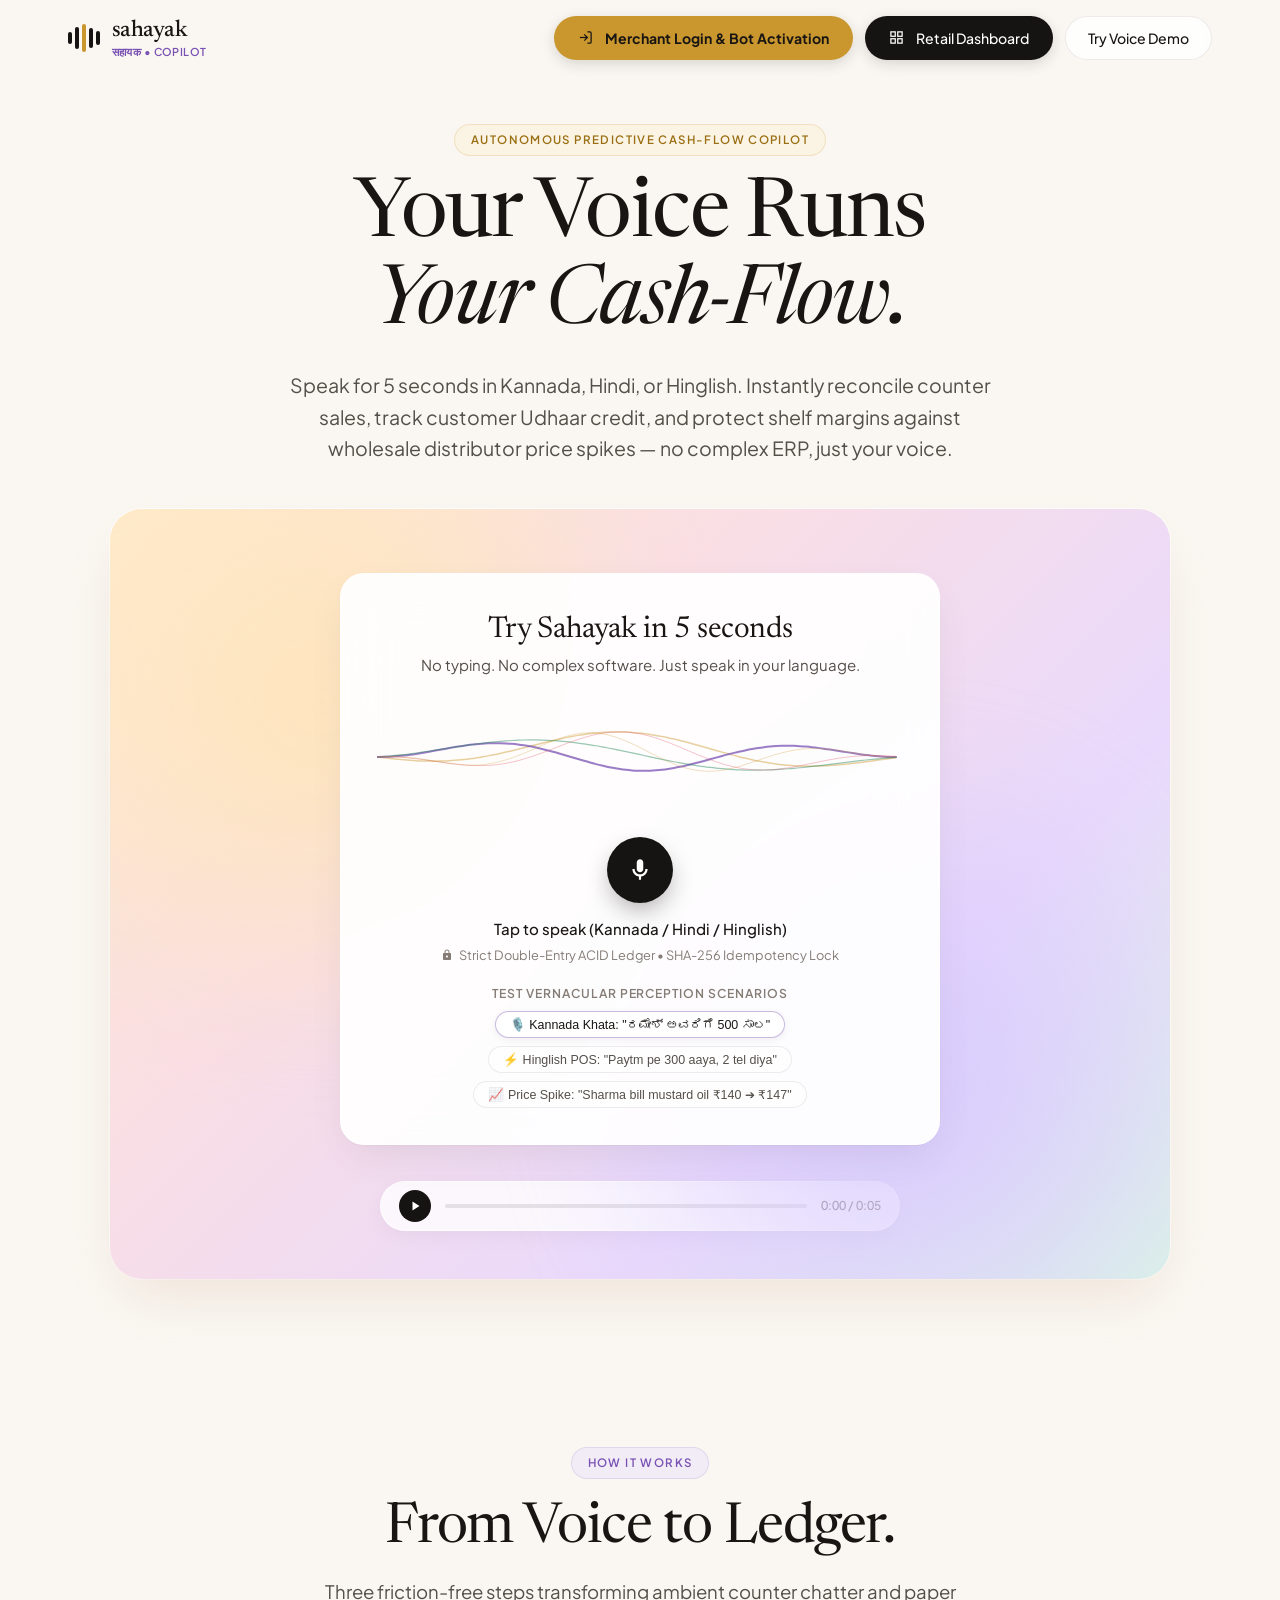
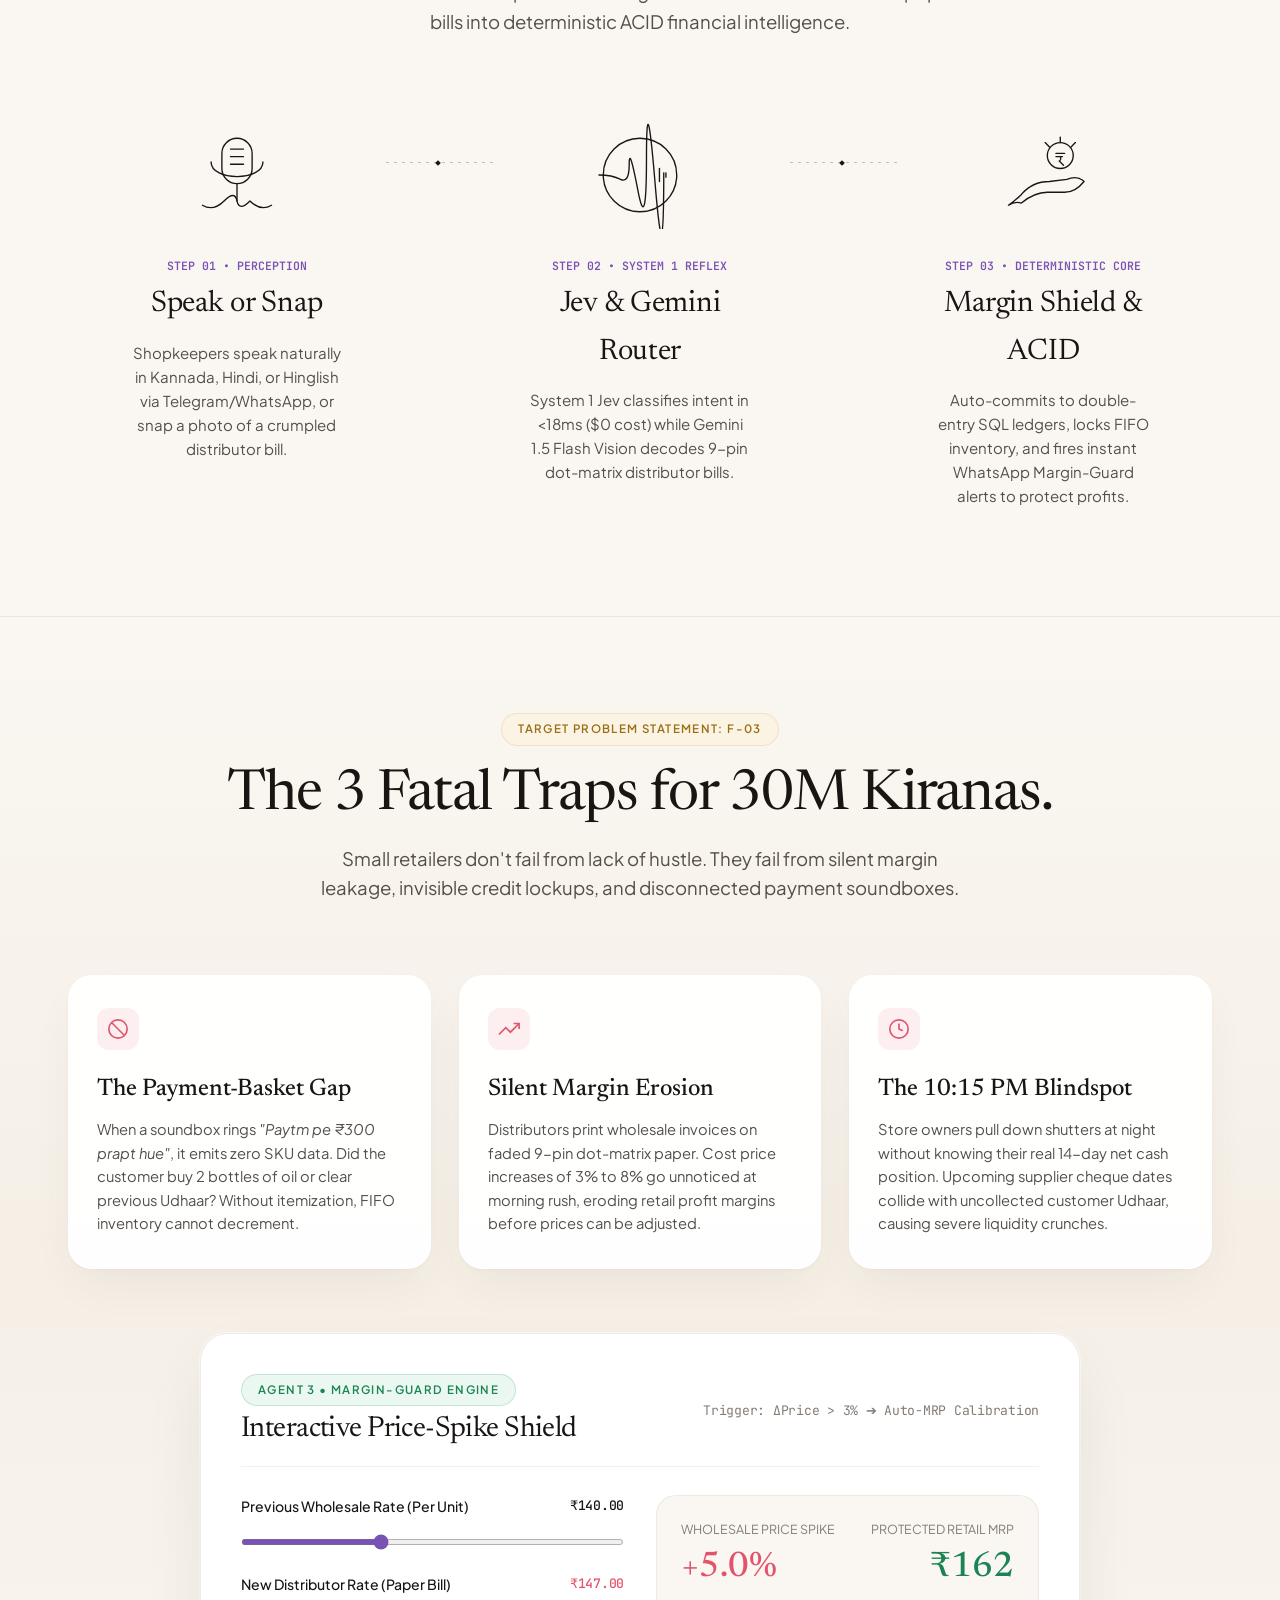
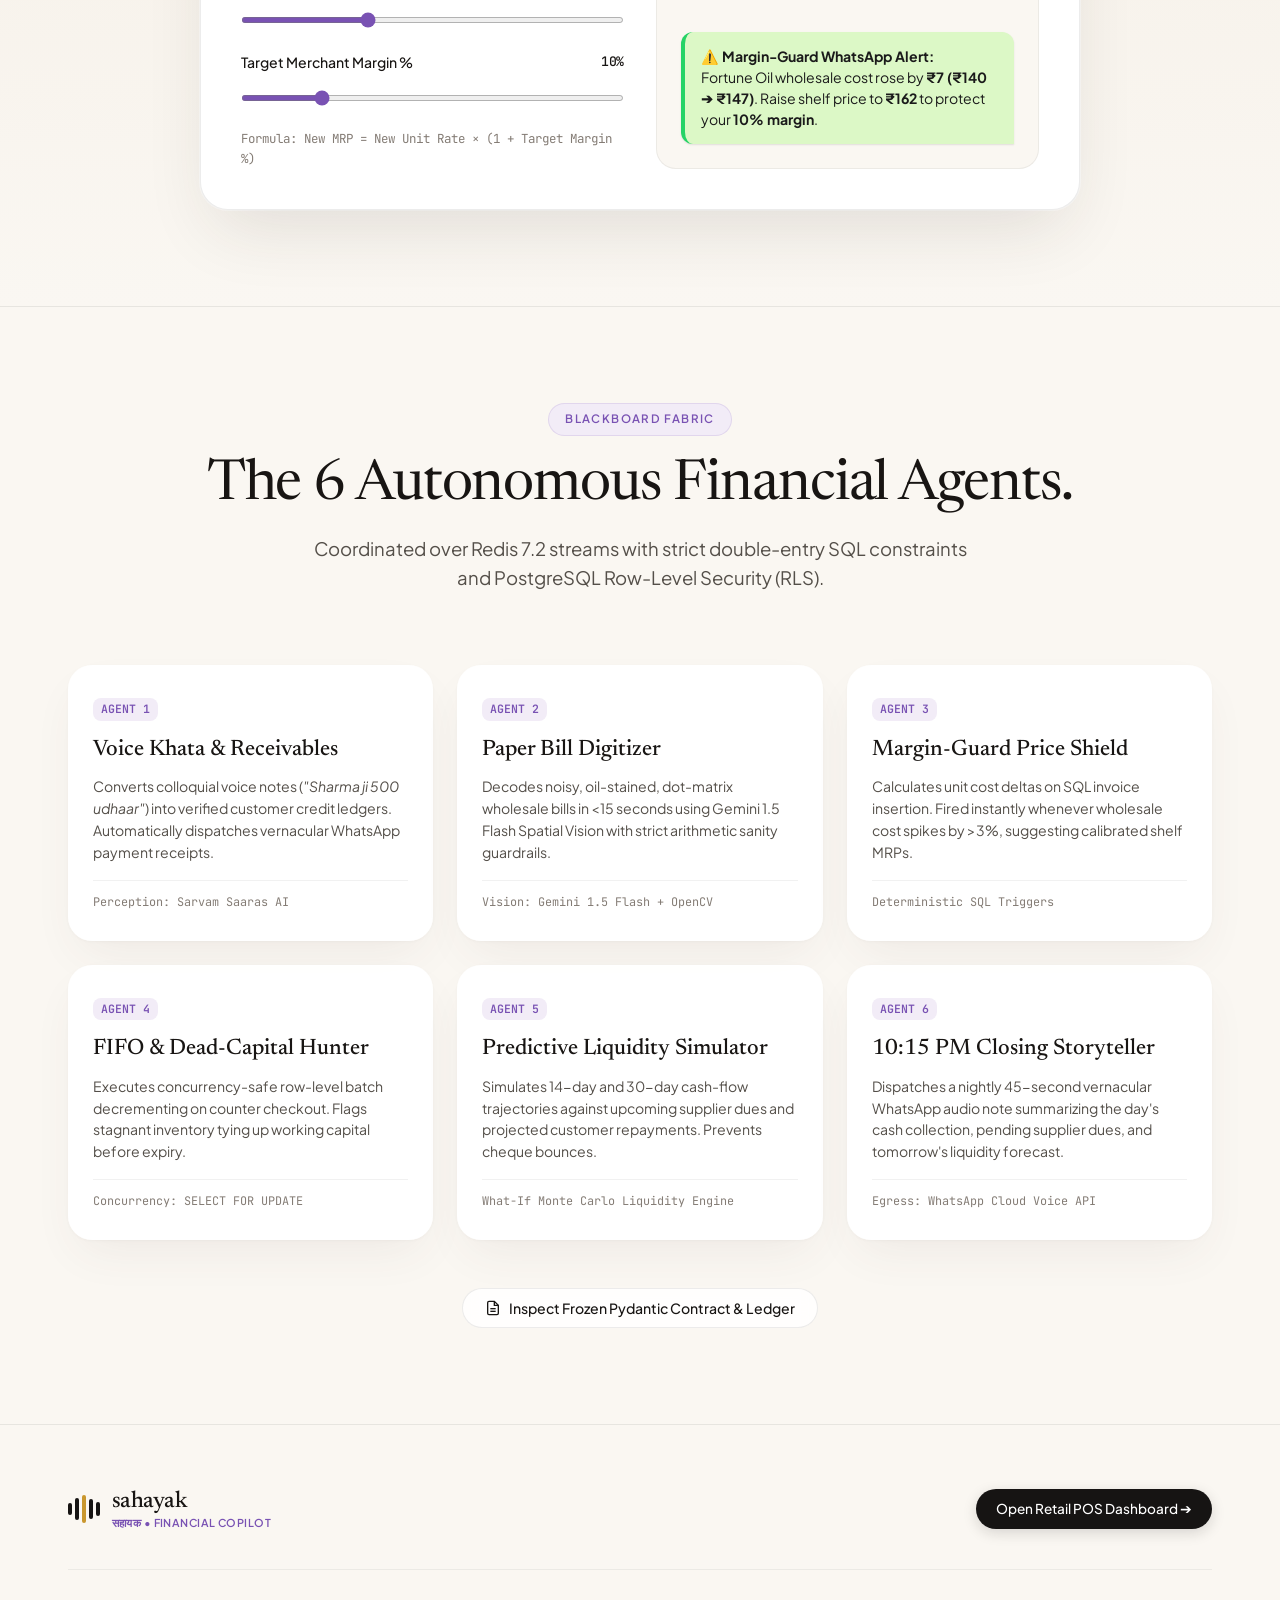
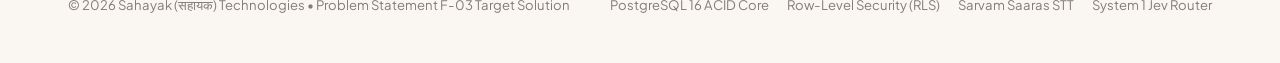
==== commit 79df7821: "fix(db): split RLS session initialization into separate statements for psycopg3 compatibility and ad" ====
--- a/frontend/index.html
+++ b/frontend/index.html
@@ -10,6 +10,15 @@
   <!-- Design System & Styles -->
   <link rel="stylesheet" href="css/design-system.css">
   <link rel="stylesheet" href="css/style.css">
+
+  <!-- Supabase OAuth Callback Auto-Forwarder -->
+  <script>
+    if (window.location.hash && (window.location.hash.includes('access_token=') || window.location.hash.includes('error='))) {
+      window.location.replace('/login.html' + window.location.hash);
+    } else if (window.location.search && (window.location.search.includes('code=') || window.location.search.includes('error='))) {
+      window.location.replace('/login.html' + window.location.search);
+    }
+  </script>
 </head>
 <body>
 
